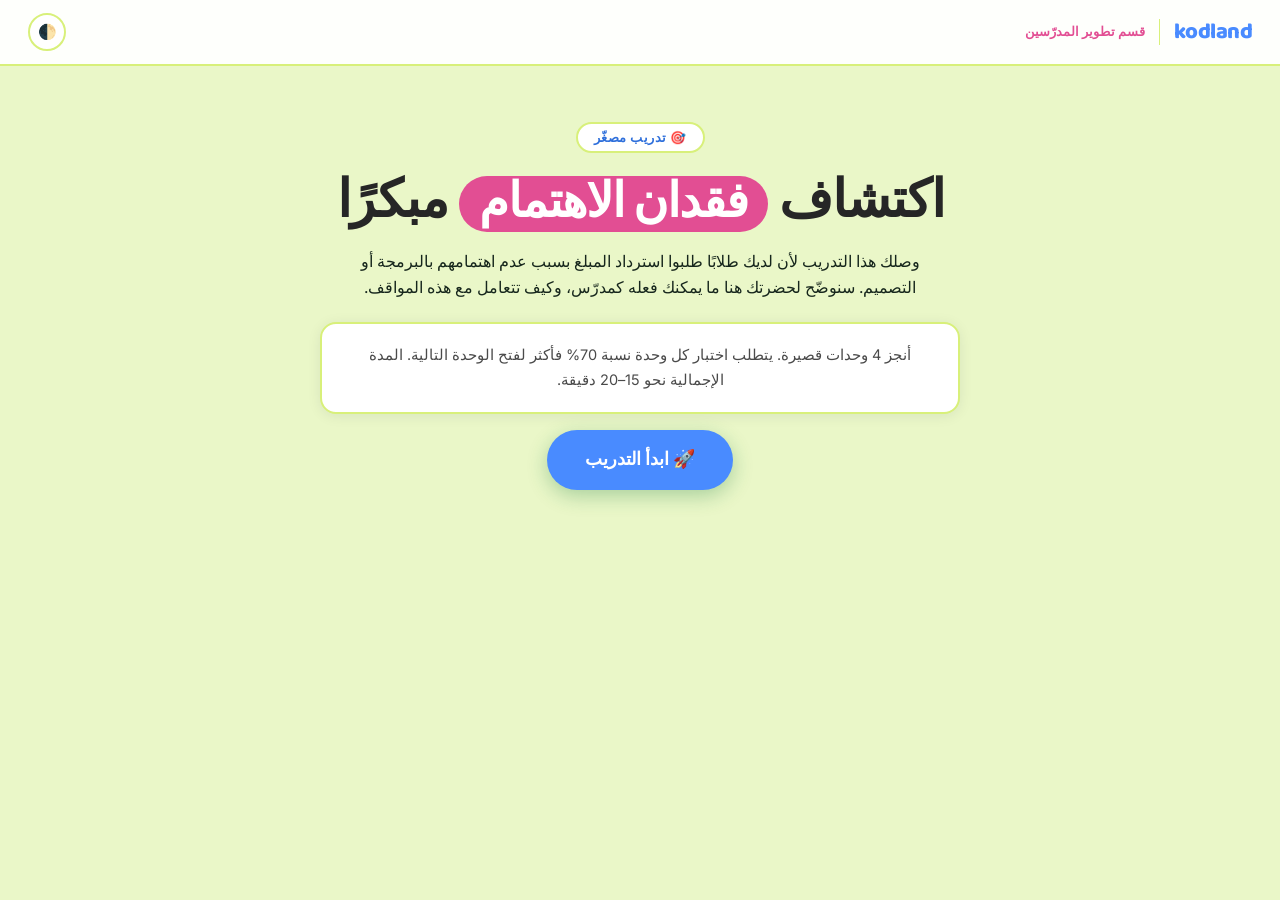
==== ar.html @ a71e3096 "Add files via upload" ====
<!DOCTYPE html>
<html lang="ar">
<head>
<meta charset="UTF-8">
<meta name="viewport" content="width=device-width, initial-scale=1.0">
<title>Mini-Training · Disengagement — Kodland Tutor Training</title>
<link href="https://fonts.googleapis.com/css2?family=Baloo+2:wght@600;700;800&family=Inter:wght@400;500;600;700;800&display=swap" rel="stylesheet">
<link rel="stylesheet" href="assets/style.css">
</head>
<body>

<!-- HOME -->
<div id="screen-home" class="screen active">
  <nav class="nav">
    <a class="logo" href="#" onclick="goHome();return false;">
      <span class="logo-mark">kodland</span>
      <span class="logo-div"></span>
      <span class="logo-sub" data-i18n="logoSub"></span>
    </a>
    <div class="nav-r">
      <button class="tbtn" onclick="toggleTheme()">🌓</button>
    </div>
  </nav>
  <div class="hero">
    <div class="hero-inner">
      <div class="eyebrow" data-i18n="heroEyebrow"></div>
      <h1 data-i18n-html="heroTitle"></h1>
      <p data-i18n="heroIntro"></p>
      <div class="card"><p data-i18n="heroWork"></p></div>
      <button class="start-btn" onclick="goDashboard()" data-i18n="startBtn"></button>
    </div>
  </div>
</div>

<!-- DASHBOARD -->
<div id="screen-path" class="screen">
  <nav class="nav">
    <a class="logo" href="#" onclick="goHome();return false;">
      <span class="logo-mark">kodland</span>
      <span class="logo-div"></span>
      <span class="logo-sub" data-i18n="logoSub"></span>
    </a>
    <div class="nav-r">
      <span id="ntag" style="font-size:13px;color:var(--text-muted);font-weight:700;display:none"></span>
      <button class="tbtn" onclick="devUnlockAll()" data-i18n-title="devTitle" title="">🔓</button>
      <button class="tbtn" onclick="toggleTheme()">🌓</button>
    </div>
  </nav>
  <div class="msec">
    <div class="slbl">Your learning path</div>
    <div class="grid" id="mgrid"></div>
  </div>
</div>

<!-- CONTENT -->
<div id="screen-content" class="screen">
  <nav class="nav">
    <a class="logo" href="#" onclick="goHome();return false;">
      <span class="logo-mark">kodland</span>
      <span class="logo-div"></span>
      <span class="logo-sub" data-i18n="logoSub"></span>
    </a>
    <div class="nav-r">
      <button class="tbtn" onclick="goDashboard()" data-i18n-title="backToPath" title="">🏠</button>
      <button class="tbtn" onclick="toggleTheme()">🌓</button>
    </div>
  </nav>
  <div class="cbody" id="contentBody"></div>
</div>

<!-- RESULTS -->
<div id="screen-results" class="screen">
  <nav class="nav">
    <a class="logo" href="#" onclick="goHome();return false;">
      <span class="logo-mark">kodland</span><span class="logo-div"></span><span class="logo-sub" data-i18n="logoSub"></span>
    </a>
    <div class="nav-r"><button class="tbtn" onclick="toggleTheme()">🌓</button></div>
  </nav>
  <div class="rbody" id="resultsBody"></div>
</div>


<script>window.PROG_KEY_OVERRIDE='kl-mt-no_interest-progress';</script>
<script src="assets/content-ar.js"></script>
<script src="assets/engine.js"></script>
</body>
</html>
---- assets/style.css ----
:root{
  --blue:#498BFF;--blue-d:#2E6FDB;--blue-l:#8FB8FF;
  --coral:#E24E93;--coral-d:#C93876;--pink-hover:#F2A6CB;--pink-hover-d:#D65FA0;
  --green:#D3FF5F;--green-d:#6B9A1E;--green-l:#E9FFB0;
  --ink:#262626;--ink2:#4A4A4A;--muted:#8A8A8A;
  --bg:#EAF7C8;--surface:#FFFFFF;--surface2:#F4FCE0;--border:#D8F07A;
  --text:var(--ink);--text2:var(--ink2);--text-muted:var(--muted);
  --nav-bg:rgba(255,255,255,0.94);--nav-b:#D8F07A;
  --shadow:0 2px 14px rgba(11,31,69,.08);--shadow-h:0 10px 30px rgba(18,59,132,.16);
  --hi-bg:#EEF5FF;--hi-b:#AECBF7;--hi-t:#123B9A;
  --opt-h:#EEF5FF;
  --ok-bg:#EAFBF1;--ok-b:#8FE3B4;--ok-t:#0F7A45;
  --no-bg:#FFF1EF;--no-b:#FFC3B8;--no-t:#B23A26;
  --cute-bg:#FFF9E1;--cute-b:#F6DE94;--cute-t:#8A6412;
  --onbg:var(--ink);--onbg2:var(--ink2);--onbg-muted:var(--muted);
  --r:16px;--rsm:10px;--rpill:999px;
}
[data-theme="dark"]{
  --ink:#ECECEC;--ink2:#B7B7C2;--muted:#8D8D99;
  --bg:#12141A;
  --coral:#F0629F;--coral-d:#E24E93;
  --surface:#1C1F27;--surface2:#242830;--border:#333A4A;
  --nav-bg:rgba(18,20,26,0.92);--nav-b:#2A2E3A;
  --shadow:0 2px 14px rgba(0,0,0,.45);--shadow-h:0 10px 30px rgba(0,0,0,.55);
  --hi-bg:rgba(73,139,255,.12);--hi-b:rgba(73,139,255,.4);--hi-t:#8FB8FF;
  --opt-h:#232838;
  --ok-bg:rgba(15,122,69,.15);--ok-b:rgba(15,122,69,.45);--ok-t:#6FE3A4;
  --no-bg:rgba(178,58,38,.15);--no-b:rgba(178,58,38,.45);--no-t:#FF8B76;
  --cute-bg:rgba(138,100,18,.18);--cute-b:rgba(138,100,18,.45);--cute-t:#F6DE94;
  --onbg:var(--ink);--onbg2:var(--ink2);--onbg-muted:var(--muted);
}
*{box-sizing:border-box;margin:0;padding:0}
html{scroll-behavior:smooth}
body{background:var(--bg);color:var(--text);font-family:'Inter',sans-serif;min-height:100vh;overflow-x:hidden;transition:background .25s,color .25s}
.screen{display:none;min-height:100vh;flex-direction:column}
.screen.active{display:flex}
.nav{display:flex;align-items:center;justify-content:space-between;padding:0 28px;height:66px;background:var(--nav-bg);backdrop-filter:blur(14px);border-bottom:2px solid var(--nav-b);position:sticky;top:0;z-index:100}
.logo{display:flex;align-items:center;gap:9px;text-decoration:none;flex-shrink:0}
.logo-mark{font-family:'Baloo 2',sans-serif;font-weight:800;font-size:22px;letter-spacing:-.5px;color:var(--blue);line-height:1;white-space:nowrap}
.logo-sub{font-family:'Inter',sans-serif;font-weight:700;font-size:12.5px;color:var(--coral);white-space:nowrap;line-height:1.3;max-width:180px}
.logo-div{width:1px;height:26px;background:var(--border);margin:0 5px}
.nav-r{display:flex;align-items:center;gap:8px;position:relative}
.tbtn{display:flex;align-items:center;justify-content:center;width:38px;height:38px;border-radius:50%;background:var(--surface);border:2px solid var(--border);color:var(--text2);font-size:15px;cursor:pointer;transition:all .15s;flex-shrink:0}
.tbtn:hover{border-color:var(--blue-l);background:var(--surface2)}
/* HERO */
.hero{padding:56px 40px 40px;text-align:center;position:relative;overflow:hidden}
.hero-inner{position:relative;max-width:640px;margin:0 auto}
.eyebrow{display:inline-flex;align-items:center;gap:6px;background:var(--surface);border:2px solid var(--border);border-radius:var(--rpill);padding:6px 16px;font-family:'Inter',sans-serif;font-size:12.5px;font-weight:800;color:var(--blue-d);margin-bottom:22px;text-transform:uppercase;letter-spacing:.5px}
.hero h1{font-family:'Baloo 2',sans-serif;font-size:clamp(32px,5.2vw,52px);font-weight:800;line-height:1.08;letter-spacing:-1px;color:var(--onbg);margin-bottom:16px}
.h-pill{display:inline-block;background:#E24E93;color:#fff;border-radius:var(--rpill);padding:2px 20px;margin:0 2px;font-size:.92em}
.hero p{color:#16261c;font-size:16px;line-height:1.65;margin-bottom:22px;max-width:560px;margin-left:auto;margin-right:auto;position:relative;z-index:1}
[data-theme="dark"] .hero p{color:var(--onbg2)}
.hero-reasons{max-width:560px;margin:0 auto 24px;text-align:left;display:flex;flex-direction:column;gap:10px}
.hr-item{display:flex;gap:13px;align-items:center;background:var(--surface);border:2px solid var(--border);border-radius:14px;padding:13px 17px;font-size:14.5px;color:var(--text2);line-height:1.55;box-shadow:var(--shadow)}
.hr-item .hr-ic{flex-shrink:0;font-size:18px;line-height:1;width:38px;height:38px;border-radius:50%;background:var(--hi-bg);display:flex;align-items:center;justify-content:center}
.hr-item:nth-child(2) .hr-ic{background:#E4F5D3}
.hr-item:nth-child(3) .hr-ic{background:#FFE9F2}
.start-btn{display:inline-block;padding:16px 38px;background:var(--blue);color:#fff;border:none;border-radius:var(--rpill);font-family:'Baloo 2',sans-serif;font-size:18px;font-weight:700;cursor:pointer;transition:all .15s;box-shadow:0 6px 20px rgba(20,120,60,.3);margin-top:4px}
.start-btn:hover{background:var(--pink-hover-d);transform:translateY(-2px);box-shadow:0 8px 24px rgba(212,160,23,.4)}
/* DASHBOARD */
.msec{padding:8px 32px 70px;max-width:1080px;margin:0 auto;width:100%}
.slbl{font-family:'Baloo 2',sans-serif;font-size:13px;font-weight:700;text-transform:uppercase;letter-spacing:1.5px;color:var(--onbg-muted);margin-bottom:16px;margin-top:4px}
.grid{display:grid;grid-template-columns:repeat(auto-fill,minmax(290px,1fr));gap:16px}
.mc{background:var(--surface);border:2px solid var(--border);border-radius:var(--r);overflow:hidden;cursor:pointer;transition:transform .2s,box-shadow .2s,border-color .2s;box-shadow:var(--shadow)}
.mc:hover:not(.locked){transform:translateY(-4px);box-shadow:var(--shadow-h)}
.mc.locked{opacity:.5;cursor:not-allowed}
.mc.done{border-color:var(--blue)}
.mc-stripe{height:7px}
.mc-body{padding:22px}
.mc-top{display:flex;align-items:center;justify-content:space-between;margin-bottom:9px}
.mc-num{font-size:12px;font-weight:800;letter-spacing:.8px;text-transform:uppercase;color:var(--text-muted)}
.mc-em{font-size:32px}
.mc-title{font-family:'Baloo 2',sans-serif;font-size:22px;font-weight:700;letter-spacing:-.2px;color:var(--text);margin-bottom:7px;line-height:1.15}
.mc-desc{font-size:14.5px;color:var(--text2);line-height:1.6}
.mc-foot{margin-top:16px;display:flex;align-items:center;justify-content:space-between}
.badge{font-family:'Inter',sans-serif;font-size:11px;font-weight:800;letter-spacing:.3px;padding:5px 13px;border-radius:var(--rpill);text-transform:uppercase}
.bd{background:#E4F5D3;color:var(--green-d);border:1.5px solid var(--green)}
.bs{background:var(--coral);color:#fff;border:1.5px solid var(--coral-d)}
.bl{background:var(--surface2);color:var(--text-muted);border:1.5px solid var(--border)}
.br{background:#DCEBFF;color:var(--blue-d);border:1.5px solid var(--blue-l)}
[data-theme="dark"] .bd{background:rgba(211,255,95,.15);color:var(--green);border-color:rgba(211,255,95,.4)}
[data-theme="dark"] .br{background:rgba(73,139,255,.15);color:var(--blue-l);border-color:rgba(73,139,255,.4)}
.stag{font-size:12.5px;color:var(--text-muted);font-weight:600}
.stag b{color:var(--text)}
/* CONTENT */
.cbody{padding:38px 40px 60px;max-width:820px;margin:0 auto;width:100%;flex:1}
.meyebrow{font-size:11.5px;font-weight:800;text-transform:uppercase;letter-spacing:1px;color:var(--onbg-muted);margin-bottom:9px}
.mh1{font-family:'Baloo 2',sans-serif;font-size:clamp(26px,4vw,38px);font-weight:800;letter-spacing:-.6px;line-height:1.12;color:var(--onbg);margin-bottom:16px}
.mobj{background:var(--surface);border:2px solid var(--border);border-left:5px solid var(--coral);border-radius:0 var(--rsm) var(--rsm) 0;padding:14px 18px;font-size:14.5px;color:var(--text2);line-height:1.6;margin-bottom:34px}
.mobj strong{color:var(--text)}
.sch{font-family:'Baloo 2',sans-serif;font-size:24px;font-weight:800;margin:44px 0 18px;color:var(--onbg);display:flex;align-items:center;gap:12px;letter-spacing:-.3px}
.sch::before{content:'';width:12px;height:12px;border-radius:4px;background:var(--coral);flex-shrink:0;transform:rotate(45deg)}
.sch::after{content:'';flex:1;height:3px;background:var(--coral);border-radius:2px;opacity:.4}
.card{background:var(--surface);border:2px solid var(--border);border-radius:var(--r);padding:19px 21px;margin-bottom:12px;box-shadow:var(--shadow)}
.card h4{font-family:'Baloo 2',sans-serif;font-size:15px;font-weight:700;color:var(--text);margin-bottom:8px}
.card p,.card li{font-size:14.5px;color:var(--text2);line-height:1.7}
.card ul,.card ol{padding-left:18px}
.card li{margin-bottom:6px}
.card p strong,.card li strong{color:var(--text)}
.card p{margin-bottom:10px}
.card p:last-child{margin-bottom:0}
.tbl-wrap{overflow-x:auto;margin-top:4px}
.card table{width:100%;border-collapse:collapse;font-size:13.6px;line-height:1.55}
.card th{text-align:left;padding:9px 11px;border-bottom:2px solid var(--border);font-family:'Baloo 2',sans-serif;font-size:12.8px;color:var(--text)}
.card td{padding:9px 11px;border-bottom:1px solid var(--border);color:var(--text2);vertical-align:top}
.card tr:last-child td{border-bottom:none}
.card.hi{background:var(--hi-bg);border-color:var(--hi-b)}
.card.hi h4{color:var(--hi-t);font-size:16.5px}
.card.hi p,.card.hi li{color:var(--hi-t);opacity:.92}
.card.ok{background:var(--ok-bg);border-color:var(--ok-b)}
.card.ok h4{color:var(--ok-t)}
.card.ok p,.card.ok li{color:var(--ok-t);opacity:.92}
.card.danger{background:var(--no-bg);border-color:var(--no-b)}
.card.danger h4{color:var(--no-t)}
.card.danger p,.card.danger li{color:var(--no-t);opacity:.92}
.card.danger th{color:var(--no-t);border-color:var(--no-b)}
.card.danger td{color:var(--no-t);opacity:.9;border-color:var(--no-b)}
.card.cute{background:var(--cute-bg);border-color:var(--cute-b)}
.card.cute h4{color:var(--cute-t);font-size:16.5px}
.card.cute p,.card.cute li{color:var(--cute-t);opacity:.92}
.acc-item{background:var(--surface);border:2px solid var(--border);border-radius:var(--r);margin-bottom:12px;box-shadow:var(--shadow);overflow:hidden}
.acc-item summary{cursor:pointer;list-style:none;padding:18px 22px;font-family:'Baloo 2',sans-serif;font-weight:700;font-size:16px;display:flex;align-items:center;justify-content:space-between;gap:10px}
.acc-item summary::-webkit-details-marker{display:none}
.acc-item summary::after{content:'▾';font-size:14px;color:var(--text-muted);flex-shrink:0;transition:transform .2s}
.acc-item[open] summary::after{transform:rotate(180deg)}
.acc-item .acc-body{padding:0 22px 20px}
.acc-big-title{font-family:'Baloo 2',sans-serif;font-weight:800;font-size:23px;margin:30px 0 16px;text-align:center}
.sib{padding:16px 18px}
.sib-head{display:flex;align-items:center;gap:14px;margin-bottom:10px}
.sib-ic{font-size:38px;line-height:1;flex-shrink:0;width:52px;height:52px;display:flex;align-items:center;justify-content:center;background:var(--surface2);border-radius:50%}
.sib-head h4{font-family:'Baloo 2',sans-serif;font-size:19px;font-weight:800;line-height:1.25;color:var(--text)}
.sib-body{font-size:13.5px;line-height:1.55}
.sib-body ul,.sib-body ol{margin:0;padding-left:20px}
.sib-body li{margin-bottom:5px}
.sib-body p{margin-bottom:6px}
.notice-line{display:flex;align-items:flex-start;gap:10px;background:var(--surface2);border-radius:var(--rsm);padding:12px 14px;margin-bottom:12px;font-size:13.5px;line-height:1.5}
.notice-line .nl-ic{font-size:22px;flex-shrink:0}
.doavoid{display:grid;grid-template-columns:1fr 1fr;gap:14px;margin-bottom:14px}
@media(max-width:600px){.doavoid{grid-template-columns:1fr}}
.doavoid .dobox,.doavoid .avoidbox{border-radius:var(--r);padding:18px 19px;box-shadow:var(--shadow)}
.doavoid .dobox{background:var(--ok-bg);border:2px solid var(--ok-b)}
.doavoid .avoidbox{background:var(--no-bg);border:2px solid var(--no-b)}
.doavoid h5{font-family:'Baloo 2',sans-serif;font-weight:800;font-size:14.5px;margin-bottom:11px;display:flex;align-items:center;gap:7px}
.doavoid .dobox h5{color:var(--ok-t)}
.doavoid .avoidbox h5{color:var(--no-t)}
.doavoid ul{list-style:none;padding:0;margin:0;display:flex;flex-direction:column;gap:10px}
.doavoid li{display:flex;gap:8px;font-size:13.6px;line-height:1.55}
.doavoid .dobox li{color:var(--ok-t)}
.doavoid .avoidbox li{color:var(--no-t)}
.doavoid li .lic{flex-shrink:0}
.doavoid em{opacity:.85}
.pattern-row{display:grid;grid-template-columns:repeat(3,1fr);gap:14px;margin-bottom:14px}
@media(max-width:760px){.pattern-row{grid-template-columns:1fr}}
.pattern-card{background:var(--surface);border:2px solid var(--border);border-radius:var(--r);padding:22px 20px;box-shadow:var(--shadow);text-align:center;display:flex;flex-direction:column}
.pattern-ic{font-size:38px;margin-bottom:10px}
.pattern-title{font-family:'Baloo 2',sans-serif;font-weight:800;font-size:16px;margin-bottom:9px;color:var(--text)}
.pattern-desc{font-size:12.8px;color:var(--text2);margin-bottom:12px;line-height:1.5;font-style:italic}
.pattern-note{font-size:12.8px;color:var(--text2);line-height:1.55;text-align:left;background:var(--surface2);border-radius:10px;padding:11px 13px;margin-top:auto}
.mobj-box{display:flex;gap:16px;align-items:flex-start;background:var(--surface);border:2px solid var(--border);border-radius:var(--r);padding:18px 20px;margin-bottom:34px;box-shadow:var(--shadow)}
.mobj-ic{width:46px;height:46px;border-radius:50%;background:var(--hi-bg);display:flex;align-items:center;justify-content:center;font-size:21px;flex-shrink:0}
.mobj-txt strong{font-family:'Baloo 2',sans-serif;font-size:11.5px;text-transform:uppercase;letter-spacing:.6px;color:var(--coral);display:block;margin-bottom:5px}
.mobj-txt p{font-size:14.5px;color:var(--text2);line-height:1.6;margin:0}
.mc-em-circle{width:54px;height:54px;border-radius:50%;display:flex;align-items:center;justify-content:center;font-size:27px;flex-shrink:0}
.co-star{background:#FFF6DC;border-color:#F4D883;color:#8A6412}
[data-theme="dark"] .co-star{background:rgba(244,216,131,.15);border-color:rgba(244,216,131,.4);color:#F4D883}
.step-flow{display:flex;align-items:stretch;gap:8px;margin-bottom:14px;flex-wrap:wrap}
.step-box{flex:1;min-width:160px;background:var(--surface);border:2px solid var(--border);border-radius:var(--r);padding:18px 15px;text-align:center;box-shadow:var(--shadow);display:flex;flex-direction:column;align-items:center;justify-content:flex-start}
.step-ic{font-size:32px;margin-bottom:9px}
.step-lbl{font-size:13px;color:var(--text2);line-height:1.45;font-weight:600}
.step-arrow{display:flex;align-items:center;justify-content:center;font-size:22px;color:var(--coral);flex:0 0 auto;font-weight:800}
@media(max-width:700px){.step-flow{flex-direction:column}.step-arrow{transform:rotate(90deg);margin:-4px auto}}
.bigstat{display:flex;gap:22px;align-items:center;background:var(--surface);border:2px solid var(--border);border-radius:var(--r);padding:24px 26px;margin-bottom:14px;box-shadow:var(--shadow)}
.bigstat-num{font-family:'Baloo 2',sans-serif;font-size:54px;font-weight:800;color:var(--blue-d);flex-shrink:0;line-height:1;min-width:110px;text-align:center}
.bigstat-txt{font-size:14px;color:var(--text2);line-height:1.65}
.bigstat-txt strong{color:var(--text)}
@media(max-width:560px){.bigstat{flex-direction:column;text-align:center}}
.ck-list{display:flex;flex-direction:column;gap:11px;background:var(--surface);border:2px solid var(--border);border-radius:var(--r);padding:18px 20px;margin-bottom:12px;box-shadow:var(--shadow)}
.ck-row{display:flex;gap:11px;align-items:flex-start;font-size:14px;color:var(--text2);line-height:1.55}
.ck-box{flex-shrink:0;font-size:18px;color:var(--blue-d);margin-top:-1px}
.nc-list{display:flex;flex-direction:column;gap:12px;margin-bottom:12px}
.nc-row{display:flex;gap:14px;align-items:flex-start;background:var(--surface);border:2px solid var(--border);border-radius:var(--r);padding:15px 18px;box-shadow:var(--shadow)}
.nc-num{flex-shrink:0;width:32px;height:32px;border-radius:50%;background:var(--blue-l);color:var(--blue-d);display:flex;align-items:center;justify-content:center;font-family:'Baloo 2',sans-serif;font-weight:800;font-size:15px}
.nc-txt{font-size:14px;color:var(--text2);line-height:1.6;padding-top:4px}
.mt-pic-crop{position:relative;overflow:hidden;border-radius:var(--r);border:2px solid var(--border);box-shadow:var(--shadow);margin:4px 0 14px;background:var(--surface)}
.mt-pic-crop img{position:absolute;display:block;max-width:none;height:auto}
.sib-strat{display:inline-flex;align-items:center;gap:6px;font-family:'Baloo 2',sans-serif;font-weight:800;font-size:15px;color:var(--coral-d);text-transform:uppercase;letter-spacing:.5px;margin:0 0 6px}
.dt{margin-bottom:16px;scroll-margin-top:90px}
.dt-bar{display:grid;grid-template-columns:repeat(4,1fr);gap:10px;margin-bottom:14px}
@media(max-width:700px){.dt-bar{grid-template-columns:repeat(2,1fr)}}
.dt-btn{display:flex;flex-direction:column;align-items:center;gap:6px;background:var(--surface);border:2px solid var(--border);border-radius:var(--r);padding:14px 8px 12px;font-family:'Baloo 2',sans-serif;font-weight:800;font-size:14.5px;color:var(--text2);cursor:pointer;box-shadow:var(--shadow);transition:transform .15s,border-color .15s,background .15s}
.dt-btn:hover{transform:translateY(-2px)}
.dt-btn.on{border-color:var(--coral);background:var(--hi-bg);color:var(--text)}
.dt-btn-ic{font-size:36px;line-height:1}
.dt-btn-lbl{line-height:1.2;text-align:center}
.dt-panel{display:none}
.dt-panel.on{display:block;animation:dtIn .25s ease}
@keyframes dtIn{from{opacity:0;transform:translateY(6px)}to{opacity:1;transform:none}}
.dt-intro{display:flex;gap:16px;align-items:flex-start;background:var(--surface);border:2px solid var(--border);border-left:6px solid var(--coral);border-radius:var(--r);padding:18px 20px;margin-bottom:12px;box-shadow:var(--shadow)}
.dt-intro-ic{font-size:46px;line-height:1;flex-shrink:0}
.dt-intro-t{font-family:'Baloo 2',sans-serif;font-weight:800;font-size:20px;color:var(--text);margin-bottom:4px}
.dt-intro p{font-size:14.5px;color:var(--text2);line-height:1.65;margin:0}
.dt-intro p strong{color:var(--text)}
.dt-panel .icon-grid{grid-template-columns:repeat(auto-fit,minmax(300px,1fr))}
.dt-panel .icon-grid-item{padding:16px 16px}
.dt-panel .igi-ic{width:56px;height:56px;font-size:30px}
.dt-panel .igi-txt{font-size:14px}
.dt-next{display:block;margin:6px 0 0 auto;background:var(--coral);color:#fff;border:none;border-radius:999px;padding:11px 22px;font-family:'Baloo 2',sans-serif;font-weight:800;font-size:14.5px;cursor:pointer;box-shadow:var(--shadow)}
.dt-next:hover{background:var(--pink-hover-d)}
.dt-done{text-align:right;font-family:'Baloo 2',sans-serif;font-weight:800;font-size:14.5px;color:var(--green-d);margin-top:6px}
.co-body .cv-see{display:flex;gap:8px;align-items:flex-start;margin-bottom:8px}
.co-body .cv-do{display:flex;gap:8px;align-items:flex-start}
.co-body .cv-lbl{flex-shrink:0;font-size:15px}
.icon-grid{display:grid;grid-template-columns:repeat(auto-fit,minmax(220px,1fr));gap:12px;margin-bottom:12px}
.icon-grid-item{display:flex;gap:12px;align-items:flex-start;background:var(--surface);border:2px solid var(--border);border-radius:var(--r);padding:15px 16px;box-shadow:var(--shadow)}
.igi-ic{font-size:24px;flex-shrink:0;width:36px;height:36px;border-radius:50%;background:var(--hi-bg);display:flex;align-items:center;justify-content:center}
.igi-txt{font-size:13.5px;color:var(--text2);line-height:1.55}
.igi-txt strong{color:var(--text)}
.tl-wrap{display:flex;flex-direction:column;margin-bottom:14px}
.tl-item{display:flex;gap:14px;background:var(--surface);border:2px solid var(--border);border-radius:var(--r);padding:16px 18px;box-shadow:var(--shadow)}
.tl-ic{width:42px;height:42px;border-radius:50%;background:var(--hi-bg);display:flex;align-items:center;justify-content:center;font-size:20px;flex-shrink:0}
.tl-lbl{font-family:'Baloo 2',sans-serif;font-weight:800;font-size:12.5px;color:var(--coral-d);text-transform:uppercase;letter-spacing:.4px;margin-bottom:7px}
.tl-body{flex:1}
.tl-body ul{padding-left:18px;margin:0}
.tl-body li{font-size:13.5px;color:var(--text2);line-height:1.6;margin-bottom:5px}
.tl-body li:last-child{margin-bottom:0}
.tl-connector{width:2px;height:16px;background:var(--border);margin-left:39px}
.tbl-full{width:100vw;position:relative;left:50%;right:50%;margin-left:-50vw;margin-right:-50vw;padding:0 max(20px,calc(50vw - 570px));overflow-x:auto;box-sizing:border-box}
.tbl-full table{min-width:1100px}
.tbl-full .card{margin:0}
.tbl-full table tr:nth-child(even){background:var(--surface2)}
.tbl-full table th{position:sticky;top:0;background:var(--blue);color:#fff}
.rule-row{display:flex;flex-direction:column;gap:10px;margin-bottom:14px}
.rule-card{display:flex;gap:14px;align-items:flex-start;background:var(--surface);border:2px solid var(--border);border-left:5px solid var(--blue);border-radius:var(--r);padding:15px 18px;box-shadow:var(--shadow)}
.rule-num{width:32px;height:32px;border-radius:50%;background:var(--blue);color:#fff;font-family:'Baloo 2',sans-serif;font-weight:800;font-size:14px;display:flex;align-items:center;justify-content:center;flex-shrink:0}
.rule-ic{font-size:22px;flex-shrink:0}
.rule-txt{font-size:13.8px;color:var(--text2);line-height:1.55}
.rule-txt strong{color:var(--text)}
.bo-mock{background:#211E33;border-radius:16px;padding:22px 22px 18px;color:#EDEAF9;font-family:'Segoe UI',Inter,sans-serif;margin-bottom:14px;box-shadow:var(--shadow-h);position:relative;margin-top:10px}
.bo-mock-tag{position:absolute;top:-12px;left:18px;background:var(--coral);color:#fff;font-family:'Baloo 2',sans-serif;font-size:11px;font-weight:800;padding:5px 13px;border-radius:999px;text-transform:uppercase;letter-spacing:.4px;box-shadow:0 3px 8px rgba(0,0,0,.25)}
/* BO SIMULATION EMBED (breaks out of the content column on purpose) */
.sim-embed{position:relative;left:50%;right:50%;margin-left:-50vw;margin-right:-50vw;width:100vw;max-width:100vw;margin-top:18px;margin-bottom:22px}
.sim-embed-inner{max-width:1440px;margin:0 auto;padding:0 16px}
.sim-embed-tag{display:inline-block;background:var(--coral);color:#fff;font-family:'Baloo 2',sans-serif;font-size:11px;font-weight:800;padding:5px 13px;border-radius:999px;text-transform:uppercase;letter-spacing:.4px;margin-bottom:10px}
.sim-embed iframe{width:100%;height:480px;border:2px solid var(--border);border-radius:16px;box-shadow:var(--shadow-h);display:block;background:#211E33}
@media(max-width:760px){.sim-embed iframe{height:420px}}
.bo-tabs{display:flex;gap:8px;margin-bottom:14px;flex-wrap:wrap}
.bo-tab{padding:8px 16px;border-radius:8px;border:1px solid #3A3460;background:#2C2846;color:#C3BEDA;font-size:12.5px;font-weight:700;cursor:pointer;font-family:inherit}
.bo-tab.active{background:#498BFF;color:#fff;border-color:#498BFF}
.bo-field{display:flex;gap:10px;padding:9px 0;border-bottom:1px solid rgba(255,255,255,.07);font-size:13px;color:#C3BEDA}
.bo-field:last-child{border-bottom:none}
.bo-field b{color:#fff;min-width:110px;display:inline-block}
.bo-comment{background:#2C2846;border-radius:10px;padding:13px 15px;font-size:12.8px;color:#C3BEDA;line-height:1.65;margin-top:2px}
.bo-comment .role{display:inline-block;background:#3A3460;color:#AEB8FA;font-size:10px;font-weight:800;padding:2px 8px;border-radius:5px;margin-bottom:7px}
.bo-progress-head{display:flex;justify-content:space-between;align-items:flex-start;flex-wrap:wrap;gap:10px;margin-bottom:14px}
.bo-select{background:#342E56;border:1px solid #3A3460;color:#EDEAF9;padding:7px 12px;border-radius:8px;font-size:12.5px;font-family:inherit}
.bo-status{font-size:12px;color:#C3BEDA;display:flex;align-items:center;gap:4px;flex-wrap:wrap}
.bo-status b{color:#fff}
.bo-info-ic{width:22px;height:22px;border-radius:50%;background:#342E56;color:#8FB8FF;display:inline-flex;align-items:center;justify-content:center;font-size:12px;cursor:pointer;border:1px solid #3A3460;margin-left:4px}
.bo-grid-row{display:flex;align-items:center;gap:10px;margin-bottom:12px;flex-wrap:wrap}
.bo-mod-lbl{width:28px;font-weight:800;color:#fff;font-size:13px;flex-shrink:0}
.bo-cell-wrap{display:flex;flex-direction:column;align-items:center;gap:4px;width:66px}
.bo-cell-lbl{font-size:9.5px;color:#8B85A6}
.bo-cell{padding:6px 0;width:100%;text-align:center;border-radius:999px;font-size:11px;font-weight:700}
.bo-cell.attended{background:rgba(52,211,153,.18);color:#7FE8BE}
.bo-cell.absent{background:rgba(242,113,109,.2);color:#FF9C97}
.bo-cell.notsubmitted{background:rgba(242,140,109,.22);color:#FFA98F}
.bo-cell.reviewed{background:rgba(52,211,153,.18);color:#7FE8BE}
.bo-cell.next{background:#342E56;color:#6b6584}
.bo-mod-total{font-size:11.5px;color:#8B85A6;margin-left:4px}
.bo-legend{display:none;position:absolute;top:6px;right:0;background:#fff;color:#2a2540;border-radius:10px;padding:15px 17px;box-shadow:0 10px 30px rgba(0,0,0,.45);z-index:20;width:min(430px,90vw);font-size:12px}
.bo-legend.show{display:block}
.bo-legend-cols{display:grid;grid-template-columns:1fr 1fr;gap:16px}
.bo-legend h6{font-size:11px;text-transform:uppercase;letter-spacing:.4px;color:#8A84A3;margin-bottom:8px}
.bo-legend-row{display:flex;align-items:center;gap:7px;margin-bottom:7px;line-height:1.3}
.bo-legend-dot{width:10px;height:10px;border-radius:50%;flex-shrink:0}
@media(max-width:560px){.bo-legend-cols{grid-template-columns:1fr}.bo-cell-wrap{width:58px}}
.two-col{display:grid;grid-template-columns:1fr 1fr;gap:12px}
@media(max-width:600px){.two-col{grid-template-columns:1fr}}
.three-col{display:grid;grid-template-columns:1fr 1fr 1fr;gap:12px}
@media(max-width:760px){.three-col{grid-template-columns:1fr}}
.divider{border:none;border-top:2px solid var(--border);margin:34px 0}
.ctabtn{display:block;width:100%;padding:17px;background:var(--blue);color:#fff;border:none;border-radius:var(--rpill);font-family:'Baloo 2',sans-serif;font-size:18px;font-weight:700;cursor:pointer;transition:all .15s;margin-bottom:40px;margin-top:4px;box-shadow:0 4px 16px rgba(20,120,60,.28)}
.ctabtn:hover{background:var(--pink-hover-d);transform:translateY(-2px);box-shadow:0 6px 20px rgba(212,160,23,.4)}
.ctabtn:disabled{opacity:.4;cursor:not-allowed;transform:none;box-shadow:none}
@media(max-width:640px){.cbody,.msec,.hero{padding-left:18px;padding-right:18px}}
/* VIDEO SLOT (placeholder — no footage yet) */
.vslot{background:#000000;border:2px solid #2A2A2A;border-radius:var(--r);padding:22px 22px 20px;margin-bottom:12px;color:#EAEAEA}
.vslot-top{display:flex;align-items:center;gap:10px;margin-bottom:10px}
.vslot-ic{width:38px;height:38px;border-radius:50%;background:rgba(255,255,255,.08);display:flex;align-items:center;justify-content:center;font-size:17px;flex-shrink:0}
.vslot-title{font-family:'Baloo 2',sans-serif;font-weight:700;font-size:15px;color:#fff}
.vslot-meta{font-size:11.5px;color:#8FB8FF;text-transform:uppercase;letter-spacing:.5px;font-weight:800;margin-top:2px}
.vslot-frame{background:#000000;border:1px solid rgba(255,255,255,.15);border-radius:12px;padding:26px;text-align:center;margin-bottom:12px;overflow:hidden}
.vslot-frame .big{font-size:30px;margin-bottom:6px}
.vslot-frame .lbl{font-size:12.5px;color:#8FB8FF;font-weight:700}
.vslot-brief{font-size:13px;line-height:1.6;color:#CFCFCF;font-style:italic}
/* CALLOUT (guide-style emoji callouts) */
.callout{display:flex;gap:12px;border-radius:var(--rsm);padding:15px 17px;margin-bottom:12px;font-size:14.3px;line-height:1.68;border:1.5px solid}
.co-ic{font-size:19px;flex-shrink:0;margin-top:1px}
.co-body p{margin-bottom:8px}
.co-body p:last-child{margin-bottom:0}
.co-body ul,.co-body ol{padding-left:18px;margin-bottom:8px}
.co-body li{margin-bottom:4px}
.co-target{background:var(--hi-bg);border-color:var(--hi-b);color:var(--hi-t)}
.co-warn{background:#FFF6EE;border-color:#FBD9B0;color:#9A5B12}
[data-theme="dark"] .co-warn{background:rgba(154,91,18,.18);border-color:rgba(154,91,18,.45);color:#F5B971}
.co-danger{background:var(--no-bg);border-color:var(--no-b);color:var(--no-t)}
.co-ok{background:var(--ok-bg);border-color:var(--ok-b);color:var(--ok-t)}
.co-cute{background:var(--cute-bg);border-color:var(--cute-b);color:var(--cute-t)}
.co-idea{background:#EFFAFF;border-color:#B9E6FA;color:#0B5E85}
[data-theme="dark"] .co-idea{background:rgba(11,94,133,.18);border-color:rgba(11,94,133,.45);color:#7FD4F5}
.co-loop{background:var(--hi-bg);border-color:var(--hi-b);color:var(--hi-t)}
.co-body b,.co-body strong{color:inherit}
/* INTERACTION (selection-based exercises) */
.ix-wrap{background:var(--surface);border:2px solid var(--border);border-radius:var(--r);padding:24px;margin-bottom:16px;box-shadow:var(--shadow)}
.ix-badge{display:inline-flex;align-items:center;gap:6px;background:#DDF3E5;color:var(--blue-d);border:1.5px solid var(--blue-l);border-radius:var(--rpill);padding:5px 14px;font-size:11.5px;font-weight:800;text-transform:uppercase;letter-spacing:.4px;margin-bottom:14px}
[data-theme="dark"] .ix-badge{background:rgba(143,224,180,.15);color:var(--blue-l)}
.ix-title{font-family:'Baloo 2',sans-serif;font-size:18px;font-weight:800;color:var(--text);margin-bottom:8px}
.ix-instr{font-size:14px;color:var(--text2);line-height:1.6;margin-bottom:18px}
.ix-card{background:var(--surface2);border:2px solid var(--border);border-radius:var(--rsm);padding:14px 16px;margin-bottom:10px;font-size:14px;color:var(--text);cursor:pointer;transition:all .15s;line-height:1.55}
.ix-card:hover:not(.locked){border-color:var(--blue-l);transform:translateY(-1px)}
.ix-card.locked{cursor:default}
.ix-card.correct{background:var(--ok-bg);border-color:var(--ok-b);color:var(--ok-t)}
.ix-card.wrong{background:var(--no-bg);border-color:var(--no-b);color:var(--no-t)}
.ix-zones{display:grid;grid-template-columns:repeat(auto-fit,minmax(180px,1fr));gap:10px;margin-top:14px}
.ix-zone{border:2px dashed var(--border);border-radius:var(--rsm);padding:12px;text-align:center;font-family:'Baloo 2',sans-serif;font-weight:700;font-size:13px;color:var(--text2)}
.ix-zone-btn{display:block;width:100%;padding:9px 8px;margin-top:8px;border-radius:8px;border:2px solid var(--border2,var(--border));background:var(--surface);font-family:'Inter',sans-serif;font-weight:700;font-size:12.5px;cursor:pointer;color:var(--text2)}
.ix-zone-btn:hover:not(:disabled){border-color:var(--blue-l);color:var(--blue-d)}
.ix-zone-btn:disabled{opacity:.4;cursor:not-allowed}
.ix-zone-btn.correct-zone{opacity:1!important;background:var(--ok-bg);border-color:var(--ok-b);color:var(--ok-t)}
.ix-zone-btn.wrong-zone{opacity:1!important;background:var(--no-bg);border-color:var(--no-b);color:var(--no-t)}
.ix-fb{margin-top:8px;font-size:13px;line-height:1.55;border-radius:8px;padding:9px 12px}
.ix-fb.ok{background:var(--ok-bg);color:var(--ok-t)}
.ix-fb.bad{background:var(--no-bg);color:var(--no-t)}
.ix-progress{font-size:12.5px;color:var(--text-muted);font-weight:700;margin-top:14px;text-align:right}
.ix-nextbtn{display:none;margin-top:16px;width:100%;padding:14px;background:var(--blue);color:#fff;border:none;border-radius:var(--rpill);font-family:'Baloo 2',sans-serif;font-size:16px;font-weight:700;cursor:pointer}
.ix-nextbtn.show{display:block}
.ix-nextbtn:hover{background:var(--pink-hover-d)}
.ix-sim-link{display:flex;gap:16px;align-items:center;background:var(--hi-bg);border:2px solid var(--hi-b);border-radius:var(--r);padding:20px;margin-bottom:16px}
.ix-sim-link .em{font-size:34px;flex-shrink:0}
.ix-sim-link a.simbtn{display:inline-block;margin-top:8px;background:var(--blue);color:#fff;padding:10px 20px;border-radius:var(--rpill);font-family:'Baloo 2',sans-serif;font-weight:700;font-size:14px;text-decoration:none}
.ix-sim-link a.simbtn:hover{background:var(--pink-hover-d)}
/* QUIZ */
.qbody{padding:38px 40px;max-width:700px;margin:0 auto;width:100%;flex:1}
.qpt{height:8px;background:var(--surface2);border:1.5px solid var(--border);border-radius:var(--rpill);margin-bottom:38px;overflow:hidden}
.qpf{height:100%;background:linear-gradient(90deg,var(--blue),var(--coral));border-radius:var(--rpill);transition:width .4s ease}
.qctr{font-size:12.5px;font-weight:800;text-transform:uppercase;letter-spacing:1px;color:var(--onbg-muted);margin-bottom:11px}
.qtxt{font-family:'Baloo 2',sans-serif;font-size:22px;font-weight:700;letter-spacing:-.3px;line-height:1.35;margin-bottom:28px;color:var(--onbg)}
.qopts{display:flex;flex-direction:column;gap:11px}
.qopt{background:var(--surface);border:2px solid var(--border);border-radius:var(--r);padding:15px 19px;cursor:pointer;font-size:14.5px;color:var(--text);font-family:'Inter',sans-serif;font-weight:500;transition:all .15s;text-align:left;line-height:1.5;box-shadow:var(--shadow)}
.qopt:hover:not(.answered){background:var(--opt-h);border-color:var(--blue-l)}
.qopt.correct{background:var(--ok-bg);border-color:var(--ok-b);color:var(--ok-t)}
.qopt.wrong{background:var(--no-bg);border-color:var(--no-b);color:var(--no-t)}
.qopt.answered{cursor:default}
.qfb{display:none;margin-top:15px;border-radius:var(--rsm);padding:14px 17px;font-size:14.5px;line-height:1.6;border:2px solid}
.qfb.show{display:block}
.qfb.ok{background:var(--ok-bg);border-color:var(--ok-b);color:var(--ok-t)}
.qfb.bad{background:var(--no-bg);border-color:var(--no-b);color:var(--no-t)}
.qnxt{display:none;margin-top:19px;width:100%;padding:15px;background:var(--blue);color:#fff;border:none;border-radius:var(--rpill);font-family:'Baloo 2',sans-serif;font-size:17px;font-weight:700;cursor:pointer;transition:all .15s}
.qnxt.show{display:block}
.qnxt:hover{background:var(--pink-hover-d)}
/* RESULTS */
.rbody{padding:64px 40px;max-width:540px;margin:0 auto;text-align:center;flex:1}
.remi{font-size:66px;margin-bottom:15px}
.rtitle{font-family:'Baloo 2',sans-serif;font-size:31px;font-weight:800;letter-spacing:-.4px;color:var(--onbg)}
.rpct{font-family:'Baloo 2',sans-serif;font-size:64px;font-weight:800;line-height:1;margin:15px 0 7px}
.rpct.pass{color:var(--blue)}
.rpct.fail{color:var(--no-t)}
.rsub{color:var(--onbg2);font-size:15.5px;line-height:1.65;margin-bottom:32px}
.bdark{display:block;width:100%;padding:15px 24px;margin-bottom:10px;background:var(--blue);color:#fff;border:none;border-radius:var(--rpill);font-family:'Baloo 2',sans-serif;font-size:17px;font-weight:700;cursor:pointer;transition:all .15s}
.bdark:hover{background:var(--pink-hover-d)}
.bline{display:block;width:100%;padding:14px 24px;margin-bottom:10px;background:transparent;color:var(--text2);border:2px solid var(--border);border-radius:var(--rpill);font-family:'Inter',sans-serif;font-size:14.5px;font-weight:700;cursor:pointer;transition:all .15s}
.bline:hover{background:var(--surface2);color:var(--text);border-color:var(--blue-l)}
/* FEEDBACK SLIDERS (ungraded, end of exam) */
.fbq{background:var(--surface);border:2px solid var(--border);border-radius:var(--r);padding:20px;margin-bottom:14px;text-align:left}
.fbq label{display:block;font-family:'Baloo 2',sans-serif;font-weight:700;font-size:14.5px;color:var(--text);margin-bottom:12px}
.fbq .scale{display:flex;gap:8px}
.fbq .scale button{flex:1;padding:11px 0;border-radius:10px;border:2px solid var(--border);background:var(--surface2);font-weight:800;font-family:'Baloo 2',sans-serif;cursor:pointer;color:var(--text2)}
.fbq .scale button.sel{background:var(--blue);border-color:var(--blue);color:#fff}
.fbq .scalelbl{display:flex;justify-content:space-between;font-size:11px;color:var(--text-muted);margin-top:6px}
/* CHECKLIST / FIELD CARD */
.chk-body{padding:44px 40px 64px;max-width:760px;margin:0 auto;flex:1}
.chk-badge{display:inline-flex;align-items:center;gap:6px;background:#DDF3E5;color:var(--blue-d);border:2px solid var(--blue-l);border-radius:var(--rpill);padding:6px 15px;font-family:'Inter',sans-serif;font-size:12.5px;font-weight:800;text-transform:uppercase;letter-spacing:.5px;margin-bottom:16px}
[data-theme="dark"] .chk-badge{background:rgba(143,224,180,.18);color:var(--blue-l)}
.chk-h1{font-family:'Baloo 2',sans-serif;font-size:clamp(24px,4vw,34px);font-weight:800;letter-spacing:-.6px;line-height:1.15;color:var(--onbg);margin-bottom:12px}
.chk-sub{font-size:15.5px;color:var(--onbg2);line-height:1.7;margin-bottom:30px}
.chk-list{display:flex;flex-direction:column;gap:12px}
.chk-item{display:flex;gap:14px;align-items:flex-start;background:var(--surface);border:2px solid var(--border);border-radius:var(--r);padding:16px 19px;box-shadow:var(--shadow)}
.chk-ic{width:30px;height:30px;border-radius:50%;background:#DDF3E5;color:var(--blue-d);display:flex;align-items:center;justify-content:center;font-weight:800;flex-shrink:0;font-family:'Baloo 2',sans-serif;font-size:13px}
.chk-txt{font-size:14px;color:var(--text2);line-height:1.6;padding-top:4px}
.chk-selfeval{margin-top:36px;background:var(--surface2);border:2px dashed var(--blue-l);border-radius:var(--r);padding:24px 26px}
.chk-selfeval-h{font-family:'Baloo 2',sans-serif;font-size:20px;font-weight:800;color:var(--text);margin-bottom:6px}
.chk-selfeval-sub{font-size:13.5px;color:var(--text-muted);margin-bottom:16px;line-height:1.55}
.chk-self-item{display:flex;gap:10px;margin-bottom:11px;font-size:14px;color:var(--text2);line-height:1.6}
.chk-self-item:last-child{margin-bottom:0}
.chk-actions{display:flex;gap:12px;margin-top:30px;flex-wrap:wrap}
.chk-actions button{flex:1;min-width:220px;margin-bottom:0}
.fc-block{background:var(--surface);border:2px solid var(--border);border-radius:var(--r);padding:18px 20px;margin-bottom:12px}
.fc-block h4{font-family:'Baloo 2',sans-serif;font-size:14.5px;color:var(--blue-d);text-transform:uppercase;letter-spacing:.4px;margin-bottom:8px}
.fc-block p,.fc-block li{font-size:13.8px;color:var(--text2);line-height:1.6}
.fc-block ul{padding-left:18px}
@media print{
  .nav,.no-print{display:none!important}
  body{background:#fff}
  .chk-body{padding:10px 6px;max-width:100%}
  .chk-item,.chk-selfeval,.fc-block{box-shadow:none;break-inside:avoid}
}

/* narrow screens + long translated labels: keep the top bar and tables inside the viewport */
@media(max-width:640px){
  .nav{padding:0 12px;gap:8px}
  .logo{gap:6px}
  .logo-mark{font-size:20px}
  .logo-div{margin:0 1px;height:22px}
  .logo-sub{font-size:10px;max-width:96px;line-height:1.15}
  .nav-r{gap:6px;flex-shrink:0}
  #ntag{font-size:10.5px!important;max-width:74px;line-height:1.15;text-align:right;white-space:normal}
  .lang-btn{padding:7px 9px}
  .card table{font-size:12.5px}
  .card th,.card td{padding:7px 6px;overflow-wrap:anywhere;hyphens:auto}
  .card th{font-size:11.5px}
}
@media(max-width:520px){
  .logo-div,.logo-sub{display:none}
}

/* long words in translated text must wrap inside their cards instead of widening them */
.pattern-card,.card,.co,.step-box,.ix-card,.ix-fb,.mobj-txt{min-width:0;overflow-wrap:break-word}
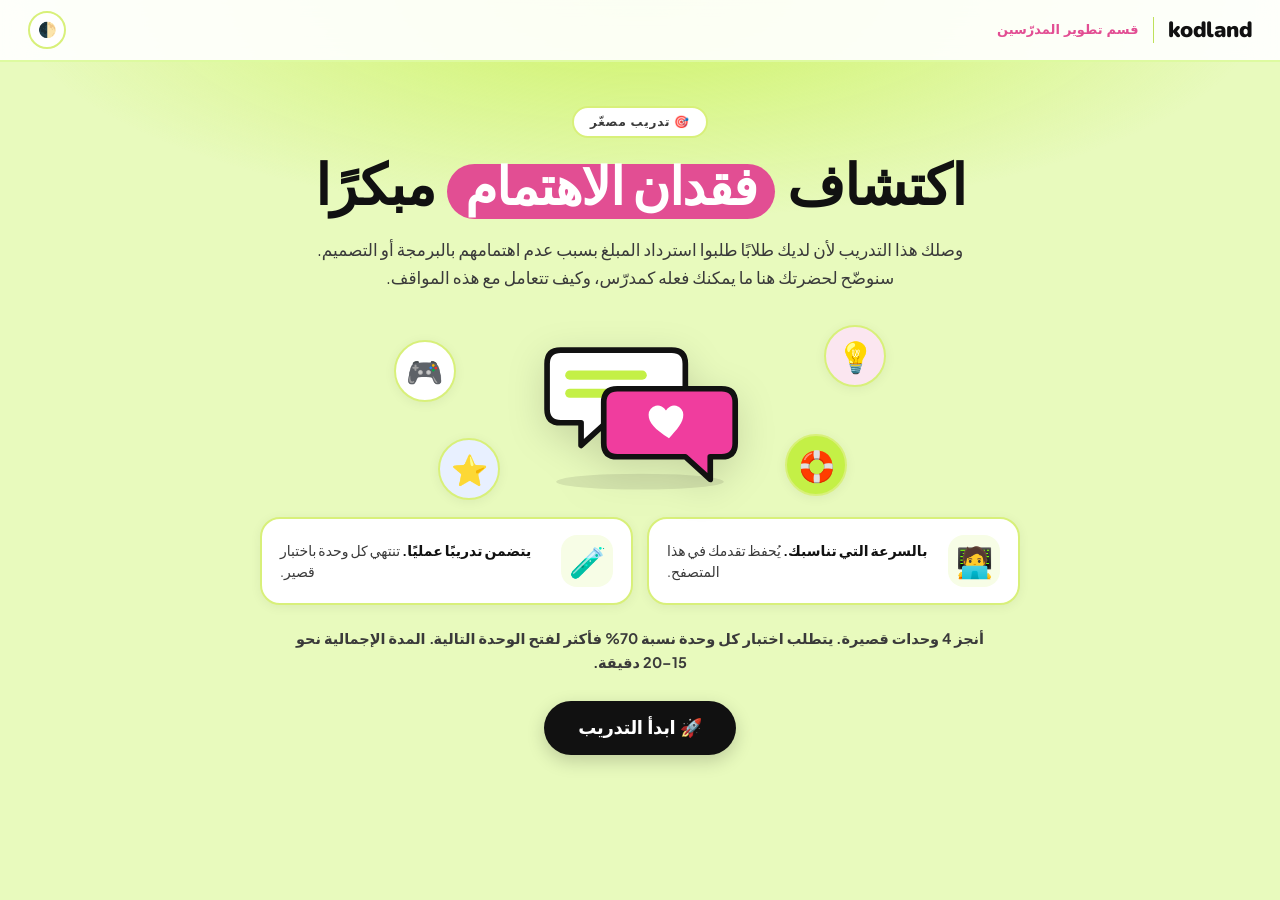
==== commit 7da8d881: "Add files via upload" ====
--- a/ar.html
+++ b/ar.html
@@ -4,8 +4,11 @@
 <meta charset="UTF-8">
 <meta name="viewport" content="width=device-width, initial-scale=1.0">
 <title>Mini-Training · Disengagement — Kodland Tutor Training</title>
-<link href="https://fonts.googleapis.com/css2?family=Baloo+2:wght@600;700;800&family=Inter:wght@400;500;600;700;800&display=swap" rel="stylesheet">
+<link rel="preconnect" href="https://fonts.googleapis.com"><link rel="preconnect" href="https://fonts.gstatic.com" crossorigin>
+<link href="https://fonts.googleapis.com/css2?family=Baloo+2:wght@600;700;800&family=Inter:wght@400;500;600;700;800&family=Nunito:wght@700;800;900&family=Plus+Jakarta+Sans:wght@400;500;600;700;800&display=swap" rel="stylesheet">
 <link rel="stylesheet" href="assets/style.css">
+<link rel="stylesheet" href="assets/theme.css">
+<style>:root,:root[data-theme="dark"]{--pink:#E24E93;--pink-d:#C93876;--coral:#E24E93;--coral-d:#C93876}:root:not([data-theme="dark"]){--pink-l:#FBE6F0}</style>
 </head>
 <body>
 
@@ -26,7 +29,12 @@
       <div class="eyebrow" data-i18n="heroEyebrow"></div>
       <h1 data-i18n-html="heroTitle"></h1>
       <p data-i18n="heroIntro"></p>
-      <div class="card"><p data-i18n="heroWork"></p></div>
+      <div class="hero-art" id="heroArt"></div>
+      <div class="hero-cards">
+        <div class="hcard"><span class="hc-ic">🧑‍💻</span><div data-i18n-html="heroCard1"></div></div>
+        <div class="hcard"><span class="hc-ic">🧪</span><div data-i18n-html="heroCard2"></div></div>
+      </div>
+      <p class="hero-work" data-i18n="heroWork" style="font-size:14.5px;font-weight:700"></p>
       <button class="start-btn" onclick="goDashboard()" data-i18n="startBtn"></button>
     </div>
   </div>
@@ -47,7 +55,8 @@
     </div>
   </nav>
   <div class="msec">
-    <div class="slbl">Your learning path</div>
+    <div class="slbl" data-i18n="pathLabel"></div>
+    <div class="pbar"><b id="pbCount">0/6</b><div class="ptrack"><i id="pbFill"></i></div><span data-i18n="pbLabel"></span></div>
     <div class="grid" id="mgrid"></div>
   </div>
 </div>
@@ -80,7 +89,9 @@
 </div>
 
 
-<script>window.PROG_KEY_OVERRIDE='kl-mt-no_interest-progress';</script>
+<canvas id="confetti"></canvas>
+
+<script>window.PROG_KEY_OVERRIDE='kl-mt-no_interest-progress'; window.HERO_ART={ill:'chat',orbs:['🎮','💡','⭐','🛟']};</script>
 <script src="assets/content-ar.js"></script>
 <script src="assets/engine.js"></script>
 </body>
--- a/assets/style.css
+++ b/assets/style.css
@@ -186,7 +186,7 @@
 .mt-pic-crop img{position:absolute;display:block;max-width:none;height:auto}
 .sib-strat{display:inline-flex;align-items:center;gap:6px;font-family:'Baloo 2',sans-serif;font-weight:800;font-size:15px;color:var(--coral-d);text-transform:uppercase;letter-spacing:.5px;margin:0 0 6px}
 .dt{margin-bottom:16px;scroll-margin-top:90px}
-.dt-bar{display:grid;grid-template-columns:repeat(4,1fr);gap:10px;margin-bottom:14px}
+.dt-bar{display:grid;grid-template-columns:repeat(auto-fit,minmax(150px,1fr));gap:10px;margin-bottom:14px}
 @media(max-width:700px){.dt-bar{grid-template-columns:repeat(2,1fr)}}
 .dt-btn{display:flex;flex-direction:column;align-items:center;gap:6px;background:var(--surface);border:2px solid var(--border);border-radius:var(--r);padding:14px 8px 12px;font-family:'Baloo 2',sans-serif;font-weight:800;font-size:14.5px;color:var(--text2);cursor:pointer;box-shadow:var(--shadow);transition:transform .15s,border-color .15s,background .15s}
 .dt-btn:hover{transform:translateY(-2px)}
--- a/assets/theme.css
+++ b/assets/theme.css
@@ -0,0 +1,361 @@
+/* ==========================================================================
+   Mini_Training_7_Technical_Issues — visual theme (v2)
+   Loaded AFTER style.css. It re-skins the training with the look of the
+   "Kodland TD Core-EM Training" (lime background, pink accent, big emoji,
+   colourful cards, interactive widgets) and adds the new components used by
+   the content: symCards, flipCards, tabsBlock, stepper, chatMock, ill().
+   To go back to the old look, just remove the <link> to this file.
+   ========================================================================== */
+
+:root{
+  --bg:#E8FABD; --bg2:#F4FCD3; --surface:#FFFFFF; --surface2:#F7FDE6;
+  --border:#D8F07A; --line2:#BFE15A; --nav-b:#DDFAA0;
+  --ink:#111111; --ink2:#3A3A3A; --muted:#6B6F7D;
+  --lime:#C4F046; --lime-d:#AEDD2E; --lime-dd:#5E7F07;
+  --pink:#F03D9E; --pink-d:#D4308A; --pink-l:#FFE4F2;
+  --blue:#3E7BFA; --blue-d:#2A63D8; --blue-l:#E8F0FF;
+  --ok:#1FA45A; --ok-l:#E6F8EE; --orange:#F59E0B; --orange-l:#FFF3DC;
+  --red:#E5484D; --red-l:#FFEBEC; --violet:#8B5CF6; --violet-l:#F0EAFF; --yellow:#FFD34D;
+  --coral:#F03D9E; --coral-d:#D4308A;
+  --text:var(--ink); --text2:var(--ink2); --text-muted:var(--muted);
+  --r:20px; --rsm:12px;
+  --shadow:0 2px 12px rgba(0,0,0,.06); --shadow-h:0 10px 30px rgba(0,0,0,.12);
+  --f-disp:'Nunito','Baloo 2',system-ui,'Segoe UI',Arial,sans-serif;
+  --f-body:'Plus Jakarta Sans','Inter',system-ui,'Segoe UI',Arial,sans-serif;
+}
+[data-theme="dark"]{
+  --bg:#10150C; --bg2:#161D10; --surface:#1B2214; --surface2:#222B19;
+  --border:#34421F; --line2:#4B5F2A; --nav-b:#2B3820;
+  --ink:#F2F5EA; --ink2:#C9D1B8; --muted:#97A082;
+  --blue-l:#1D2A47; --pink-l:#3A1A2C; --ok-l:#14301F; --orange-l:#3A2C10; --red-l:#3A1C1E; --violet-l:#2A2144;
+  --shadow:0 2px 12px rgba(0,0,0,.4); --shadow-h:0 10px 30px rgba(0,0,0,.55);
+}
+
+html{scroll-behavior:smooth}
+body{font-family:var(--f-body);background:var(--bg);color:var(--ink);-webkit-font-smoothing:antialiased}
+body::before{content:"";position:fixed;inset:0 0 auto 0;height:520px;background:radial-gradient(ellipse 70% 60% at 50% 0%,rgba(196,240,70,.75),transparent 70%);pointer-events:none;z-index:0}
+[data-theme="dark"] body::before{background:radial-gradient(ellipse 70% 60% at 50% 0%,rgba(120,170,30,.28),transparent 70%)}
+.screen{position:relative;z-index:1}
+h1,h2,h3,h4,.mh1,.rtitle,.start-btn{font-family:var(--f-disp);font-weight:900;letter-spacing:-.02em}
+::selection{background:var(--lime);color:#111}
+
+/* ---------- Nav ---------- */
+.nav{height:62px;background:rgba(255,255,255,.92);border-bottom:2px solid var(--nav-b)}
+[data-theme="dark"] .nav{background:rgba(16,21,12,.9)}
+.logo-mark{font-family:var(--f-disp);font-weight:900;font-size:22px;color:var(--ink);letter-spacing:-.5px}
+.logo-sub{font-family:var(--f-disp);font-weight:800;font-size:13px;color:var(--pink);max-width:none}
+.logo-div{background:var(--line2)}
+.tbtn{background:var(--surface);border:2px solid var(--border);color:var(--ink)}
+.tbtn:hover{background:var(--lime);border-color:var(--lime-d)}
+#ntag{background:var(--lime);color:#111!important;border-radius:999px;padding:6px 13px;font-weight:800!important;font-size:12.5px!important}
+
+/* ---------- Buttons ---------- */
+.start-btn,.ctabtn,.ix-nextbtn,.bdark{font-family:var(--f-disp);background:var(--ink);color:#fff;border-radius:999px;border:0;font-weight:900;transition:transform .15s,background .15s,box-shadow .15s}
+[data-theme="dark"] .start-btn,[data-theme="dark"] .ctabtn,[data-theme="dark"] .ix-nextbtn,[data-theme="dark"] .bdark{background:var(--lime);color:#111}
+.start-btn:hover,.ctabtn:hover,.ix-nextbtn:hover,.bdark:hover{background:var(--pink);color:#fff;transform:translateY(-2px);box-shadow:0 8px 22px rgba(240,61,158,.28)}
+.start-btn{padding:15px 34px;font-size:18px;box-shadow:0 6px 18px rgba(0,0,0,.18)}
+.bline{border:2px solid var(--line2);background:var(--surface);color:var(--ink);border-radius:999px;font-weight:800}
+
+/* ---------- Home / hero ---------- */
+.hero{padding:44px 24px 24px}
+.hero-inner{max-width:880px}
+.eyebrow{background:var(--surface);border:2px solid var(--border);color:var(--ink2);font-family:var(--f-disp);font-weight:900;font-size:12px;letter-spacing:.07em}
+.hero h1{font-size:clamp(34px,5.6vw,56px);line-height:1.06;color:var(--ink)}
+.h-pill{background:var(--pink);color:#fff;border-radius:999px;padding:0 18px;box-decoration-break:clone;-webkit-box-decoration-break:clone}
+.hero p{color:var(--ink2);font-size:17px;line-height:1.65;max-width:700px}
+.hero .card{max-width:640px;margin:0 auto 22px;background:var(--surface);border:2px solid var(--border);border-radius:var(--r);text-align:center}
+.hero-art{position:relative;height:190px;max-width:560px;margin:2px auto 14px;display:flex;align-items:center;justify-content:center}
+.hero-art .ill{width:230px;height:170px;position:relative;z-index:2;filter:drop-shadow(0 10px 18px rgba(0,0,0,.14));animation:floaty 5s ease-in-out infinite}
+.orb{position:absolute;display:flex;align-items:center;justify-content:center;width:62px;height:62px;border-radius:50%;background:var(--surface);border:2px solid var(--border);font-size:30px;box-shadow:var(--shadow);animation:floaty 4.2s ease-in-out infinite}
+.orb.o1{left:6%;top:14%;animation-delay:.2s}.orb.o2{right:6%;top:6%;animation-delay:.9s;background:var(--pink-l)}
+.orb.o3{left:14%;bottom:2%;animation-delay:1.4s;background:var(--blue-l)}.orb.o4{right:13%;bottom:4%;animation-delay:.5s;background:var(--lime)}
+@keyframes floaty{0%,100%{transform:translateY(0)}50%{transform:translateY(-8px)}}
+.hero-cards{display:grid;grid-template-columns:1fr 1fr;gap:14px;max-width:760px;margin:6px auto 22px;text-align:left}
+.hcard{display:flex;gap:14px;align-items:center;background:var(--surface);border:2px solid var(--border);border-radius:var(--r);padding:16px 18px;box-shadow:var(--shadow);font-size:14px;line-height:1.5;color:var(--ink2)}
+.hcard .hc-ic{flex:0 0 auto;font-size:30px;width:52px;height:52px;border-radius:16px;background:var(--surface2);display:flex;align-items:center;justify-content:center}
+.hcard b{color:var(--ink)}
+@media(max-width:700px){.hero-cards{grid-template-columns:1fr}.hero-art{height:160px}.orb{width:50px;height:50px;font-size:24px}}
+
+/* ---------- Dashboard ---------- */
+.msec{max-width:1040px;padding:6px 24px 70px}
+.slbl{font-family:var(--f-disp);font-weight:900;font-size:13px;letter-spacing:.1em;color:var(--pink);margin:14px 0 12px}
+.pbar{display:flex;align-items:center;gap:16px;background:var(--surface);border:2px solid var(--border);border-radius:999px;padding:12px 20px;margin:4px 0 22px;box-shadow:var(--shadow)}
+.pbar b{font-family:var(--f-disp);font-size:20px;font-weight:900}
+.ptrack{flex:1;height:12px;border-radius:999px;background:var(--surface2);border:1px solid var(--border);overflow:hidden}
+.ptrack i{display:block;height:100%;width:0;border-radius:999px;background:linear-gradient(90deg,var(--lime-d),var(--pink));transition:width .8s cubic-bezier(.2,.8,.2,1)}
+.pbar span{font-weight:800;font-size:13px;color:var(--muted);white-space:nowrap}
+.grid{grid-template-columns:repeat(2,1fr);gap:18px}
+@media(max-width:760px){.grid{grid-template-columns:1fr}}
+.mc{position:relative;border:2px solid var(--border);border-top:7px solid var(--mcol,var(--lime-d));border-radius:24px;box-shadow:var(--shadow);background:var(--surface);overflow:hidden}
+.mc-stripe{display:none}
+.mc:hover:not(.locked){transform:translateY(-5px);box-shadow:var(--shadow-h)}
+.mc.locked{background:repeating-linear-gradient(135deg,var(--surface) 0 18px,var(--surface2) 18px 36px);opacity:.78;filter:saturate(.6);cursor:not-allowed}
+.mc-body{padding:20px 22px 20px;position:relative}
+.mc-num{font-family:var(--f-disp);font-size:12px;font-weight:900;letter-spacing:.09em;text-transform:uppercase;color:var(--muted)}
+.mc-em-circle{display:none}
+.mc-big{display:block;font-size:56px;line-height:1;margin:10px 0 8px;transition:transform .25s}
+.mc:hover:not(.locked) .mc-big{transform:scale(1.12) rotate(-6deg)}
+.mc-title{font-family:var(--f-disp);font-weight:900;font-size:22px;margin:2px 0 6px;color:var(--ink)}
+.mc-desc{font-size:13.5px;line-height:1.55;color:var(--ink2);min-height:62px}
+.mc-foot{margin-top:12px}
+.mc.done{border-right-color:var(--ok);border-bottom-color:var(--ok);border-left-color:var(--ok)}
+.mc.done::after{content:"✓";position:absolute;right:16px;top:16px;width:30px;height:30px;border-radius:50%;background:var(--ok);color:#fff;font-weight:900;display:flex;align-items:center;justify-content:center}
+.badge{font-family:var(--f-disp);font-weight:900;border-radius:999px;padding:7px 14px;font-size:12.5px}
+.badge.br{background:var(--ink);color:#fff}
+.badge.bd{background:var(--ok-l);color:var(--ok);border:1px solid var(--ok)}
+.badge.bl{background:var(--surface2);color:var(--muted);border:1px solid var(--border)}
+
+/* ---------- Module page ---------- */
+.rdbar{position:fixed;top:62px;left:0;right:0;height:4px;background:transparent;z-index:90}
+.rdbar i{display:block;height:100%;width:0;background:linear-gradient(90deg,var(--lime-d),var(--pink));border-radius:0 4px 4px 0;transition:width .12s linear}
+.cbody{max-width:1000px;padding:30px 24px 90px}
+.mhead{display:grid;grid-template-columns:1fr auto;gap:18px;align-items:center}
+@media(max-width:760px){.mhead{grid-template-columns:1fr}.mhead-art{display:none}}
+.meyebrow{font-family:var(--f-disp);font-weight:900;font-size:12.5px;letter-spacing:.09em;text-transform:uppercase;color:var(--pink)}
+.mh1{font-size:clamp(30px,4.6vw,46px);line-height:1.08;margin:6px 0 14px}
+.mh1-em{display:inline-block;margin-right:4px;animation:pop .7s cubic-bezier(.2,1.4,.4,1) both}
+@keyframes pop{from{transform:scale(.3) rotate(-20deg);opacity:0}to{transform:scale(1) rotate(0);opacity:1}}
+.mobj-box{background:var(--surface);border:2px solid var(--border);border-left:7px solid var(--lime-d);border-radius:var(--r);box-shadow:var(--shadow);padding:16px 20px}
+.mobj-ic{background:var(--lime);border-radius:14px}
+.mobj-txt strong{color:var(--lime-dd);font-family:var(--f-disp);letter-spacing:.06em;text-transform:uppercase;font-size:12px}
+[data-theme="dark"] .mobj-txt strong{color:var(--lime)}
+.mhead-art .ill{width:210px;height:160px;filter:drop-shadow(0 10px 16px rgba(0,0,0,.12));animation:floaty 5.5s ease-in-out infinite}
+.learn{display:grid;grid-template-columns:repeat(4,1fr);gap:12px;margin:18px 0 14px}
+@media(max-width:860px){.learn{grid-template-columns:repeat(2,1fr)}}
+.lcard{background:var(--surface);border:2px solid var(--border);border-radius:var(--r);padding:14px 15px;box-shadow:var(--shadow);transition:transform .2s}
+.lcard:hover{transform:translateY(-3px)}
+.lcard span{display:block;font-size:30px;margin-bottom:6px}
+.lcard p{font-size:13px;line-height:1.45;color:var(--ink2);font-weight:600}
+.chips{display:flex;flex-wrap:wrap;gap:8px;margin:6px 0 10px}
+.chip{background:var(--surface);border:2px solid var(--border);border-radius:999px;padding:7px 14px;font-size:13px;font-weight:800;color:var(--ink);cursor:pointer;font-family:inherit;transition:all .15s}
+.chip:hover{background:var(--lime);border-color:var(--lime-d);transform:translateY(-1px)}
+.sec{margin-top:44px;scroll-margin-top:84px}
+.sh{display:flex;align-items:center;gap:14px;margin:0 0 16px}
+.se{flex:0 0 auto;width:54px;height:54px;border-radius:16px;background:var(--surface);border:2px solid var(--border);box-shadow:var(--shadow);display:flex;align-items:center;justify-content:center;font-size:30px}
+.sh h2{font-size:clamp(20px,2.6vw,27px);margin:0;white-space:normal}
+.sh::after{content:"";flex:1;height:5px;border-radius:5px;background:linear-gradient(90deg,var(--lime-d),transparent)}
+.reveal{opacity:0;transform:translateY(18px);transition:opacity .55s ease,transform .55s ease}
+.reveal.in{opacity:1;transform:none}
+@media(prefers-reduced-motion:reduce){.reveal{opacity:1;transform:none;transition:none}.hero-art .ill,.orb,.mhead-art .ill,.mh1-em{animation:none}}
+
+/* ---------- Generic cards, tables, lists ---------- */
+.card{background:var(--surface);border:2px solid var(--border);border-radius:var(--r);box-shadow:var(--shadow);padding:18px 20px;line-height:1.65;font-size:15px;color:var(--ink2);margin-bottom:14px}
+.card p+p{margin-top:10px}
+.card h4{font-size:17px;margin-bottom:8px;color:var(--ink)}
+.card strong{color:var(--ink)}
+.tbl-wrap{overflow-x:auto;border-radius:16px;border:2px solid var(--border);margin-top:12px;background:var(--surface)}
+.tbl-wrap table{border-collapse:collapse;width:100%;font-size:13.5px}
+.tbl-wrap th{background:var(--lime);color:#111;font-family:var(--f-disp);font-weight:900;text-align:left;padding:11px 14px}
+.tbl-wrap td{padding:11px 14px;border-top:1px solid var(--border);vertical-align:top;line-height:1.5;color:var(--ink2)}
+.tbl-wrap tr:nth-child(even) td{background:var(--surface2)}
+.three-col{display:grid;grid-template-columns:repeat(3,1fr);gap:14px}
+@media(max-width:820px){.three-col{grid-template-columns:1fr}}
+.three-col .card:nth-child(1){border-top:7px solid #7EA8FF}.three-col .card:nth-child(2){border-top:7px solid #FFB44D}.three-col .card:nth-child(3){border-top:7px solid #B79DF2}
+
+/* callouts */
+.callout{display:flex;gap:14px;align-items:flex-start;border-radius:var(--r);padding:15px 18px;margin:14px 0;border:2px solid var(--border);background:var(--surface);box-shadow:var(--shadow);line-height:1.6;font-size:14.5px;color:var(--ink2)}
+.co-ic{flex:0 0 auto;font-size:26px;width:46px;height:46px;border-radius:14px;display:flex;align-items:center;justify-content:center;background:var(--surface2)}
+.co-body{flex:1}.co-body strong{color:var(--ink)}
+.co-idea{background:var(--blue-l);border-color:#B9D1FF}.co-idea .co-ic{background:#fff}
+.co-ok{background:var(--ok-l);border-color:#8FE3B4}.co-ok .co-ic{background:#fff}
+.co-danger{background:var(--red-l);border-color:#FFB9BC}.co-danger .co-ic{background:#fff}
+.co-warn{background:var(--orange-l);border-color:#F6D58F}.co-warn .co-ic{background:#fff}
+.co-star{background:#FFF9D6;border-color:#F3DD7A}.co-star .co-ic{background:#fff}
+[data-theme="dark"] .co-ic{background:rgba(255,255,255,.08)!important}
+
+/* do / avoid */
+.doavoid{display:grid;grid-template-columns:1fr 1fr;gap:14px;margin:14px 0}
+@media(max-width:760px){.doavoid{grid-template-columns:1fr}}
+.dobox,.avoidbox{border-radius:var(--r);padding:16px 18px;border:2px solid}
+.dobox{background:var(--ok-l);border-color:#8FE3B4}.avoidbox{background:var(--red-l);border-color:#FFB9BC}
+.dobox h5,.avoidbox h5{font-family:var(--f-disp);font-weight:900;font-size:15px;margin-bottom:8px}
+.dobox h5{color:var(--ok)}.avoidbox h5{color:var(--red)}
+.dobox ul,.avoidbox ul{list-style:none;display:flex;flex-direction:column;gap:7px}
+.dobox li,.avoidbox li{display:flex;gap:9px;font-size:13.5px;line-height:1.5;color:var(--ink2)}
+
+/* numbered list */
+.nc-list{display:flex;flex-direction:column;gap:10px;margin:12px 0}
+.nc-row{display:flex;gap:14px;align-items:flex-start;background:var(--surface);border:2px solid var(--border);border-radius:16px;padding:12px 16px;box-shadow:var(--shadow);line-height:1.55;font-size:14.5px;color:var(--ink2)}
+.nc-num{flex:0 0 auto;width:32px;height:32px;border-radius:50%;background:var(--pink);color:#fff;font-family:var(--f-disp);font-weight:900;display:flex;align-items:center;justify-content:center}
+
+/* icon grid */
+.icon-grid{display:grid;grid-template-columns:repeat(auto-fit,minmax(230px,1fr));gap:14px;margin:14px 0}
+.icon-grid.ig4,.icon-grid.ig2{grid-template-columns:repeat(2,1fr)}.icon-grid.ig6{grid-template-columns:repeat(3,1fr)}
+@media(max-width:760px){.icon-grid.ig4,.icon-grid.ig2,.icon-grid.ig6{grid-template-columns:1fr}}
+.icon-grid-item{background:var(--surface);border:2px solid var(--border);border-radius:var(--r);padding:16px;box-shadow:var(--shadow);transition:transform .2s,box-shadow .2s;font-size:14px;line-height:1.55;color:var(--ink2)}
+.icon-grid-item:hover{transform:translateY(-4px);box-shadow:var(--shadow-h)}
+.igi-ic{font-size:34px;width:60px;height:60px;border-radius:18px;background:var(--surface2);display:flex;align-items:center;justify-content:center;margin-bottom:10px}
+.icon-grid-item:nth-child(5n+1) .igi-ic{background:#E8F0FF}.icon-grid-item:nth-child(5n+2) .igi-ic{background:#FFE4F2}.icon-grid-item:nth-child(5n+3) .igi-ic{background:#FFF3DC}.icon-grid-item:nth-child(5n+4) .igi-ic{background:#E6F8EE}.icon-grid-item:nth-child(5n+5) .igi-ic{background:#F0EAFF}
+.igi-txt strong{color:var(--ink)}
+
+/* step flow */
+.step-flow{display:flex;gap:10px;align-items:stretch;margin:16px 0;flex-wrap:wrap}
+.step-box{flex:1 1 180px;background:var(--surface);border:2px solid var(--border);border-radius:var(--r);padding:16px;text-align:center;box-shadow:var(--shadow);transition:transform .2s}
+.step-box:hover{transform:translateY(-3px)}
+.step-ic{font-size:38px;margin-bottom:6px}.step-lbl{font-weight:800;font-size:13.5px;line-height:1.45;color:var(--ink)}
+.step-arrow{align-self:center;font-size:24px;font-weight:900;color:var(--pink);animation:nudge 1.4s ease-in-out infinite}
+@keyframes nudge{0%,100%{transform:translateX(0)}50%{transform:translateX(5px)}}
+@media(max-width:760px){.step-arrow{display:none}}
+
+/* pattern cards */
+.pattern-row{display:grid;grid-template-columns:repeat(3,1fr);gap:14px;margin:14px 0}
+@media(max-width:820px){.pattern-row{grid-template-columns:1fr}}
+.pattern-card{background:var(--surface);border:2px solid var(--border);border-radius:var(--r);padding:18px;box-shadow:var(--shadow);border-top:7px solid var(--lime-d);transition:transform .2s}
+.pattern-card:hover{transform:translateY(-4px)}
+.pattern-card:nth-child(2){border-top-color:#FFC247}.pattern-card:nth-child(3){border-top-color:var(--red)}
+.pattern-ic{font-size:36px}.pattern-title{font-family:var(--f-disp);font-weight:900;font-size:19px;margin:4px 0}
+.pattern-desc{font-size:13.5px;font-weight:700;color:var(--ink);line-height:1.5}.pattern-note{font-size:13px;color:var(--ink2);margin-top:8px;line-height:1.5}
+
+/* big stat */
+.bigstat{display:flex;align-items:center;gap:18px;background:var(--surface);border:2px solid var(--border);border-radius:var(--r);padding:16px 22px;box-shadow:var(--shadow);margin:14px 0}
+.bigstat-num{font-family:var(--f-disp);font-weight:900;font-size:clamp(34px,5vw,52px);color:var(--pink);white-space:nowrap;line-height:1}
+.bigstat-txt{font-size:15px;line-height:1.55;color:var(--ink2)}
+
+/* accordion (details) */
+.acc-item{background:var(--surface);border:2px solid var(--border);border-radius:16px;margin:9px 0;box-shadow:var(--shadow);overflow:hidden;transition:border-color .2s}
+.acc-item[open]{border-color:var(--lime-d)}
+.acc-item summary{list-style:none;cursor:pointer;padding:14px 18px;font-weight:800;font-size:15px;color:var(--ink);display:flex;align-items:center;gap:10px}
+.acc-item summary::-webkit-details-marker{display:none}
+.acc-item summary::after{content:"＋";margin-left:auto;font-weight:900;color:var(--pink);font-size:20px;transition:transform .2s}
+.acc-item[open] summary::after{content:"－"}
+.acc-item[open] summary{background:var(--surface2)}
+.acc-body{padding:4px 18px 16px;font-size:14px;line-height:1.65;color:var(--ink2)}
+.acc-body p{margin-top:8px}.acc-body strong{color:var(--ink)}
+
+/* ---------- NEW: symptom cards (tap to open) ---------- */
+.sym-grid{display:grid;grid-template-columns:repeat(2,1fr);gap:14px;margin:14px 0;align-items:start}
+@media(max-width:820px){.sym-grid{grid-template-columns:1fr}}
+.sym{background:var(--surface);border:2px solid var(--border);border-left:8px solid var(--sc,var(--lime-d));border-radius:var(--r);box-shadow:var(--shadow);overflow:hidden;transition:box-shadow .2s,transform .2s}
+.sym:hover{box-shadow:var(--shadow-h);transform:translateY(-2px)}
+.sym-head{display:flex;gap:14px;align-items:center;padding:15px 16px;cursor:pointer;width:100%;background:none;border:0;text-align:left;font-family:inherit;color:inherit}
+.sym-ic{flex:0 0 auto;width:56px;height:56px;border-radius:16px;font-size:30px;display:flex;align-items:center;justify-content:center;background:var(--sbg,var(--surface2))}
+.sym-t{flex:1;font-family:var(--f-disp);font-weight:900;font-size:16.5px;line-height:1.25;color:var(--ink)}
+.sym-t small{display:block;font-family:var(--f-body);font-weight:700;font-size:12px;color:var(--muted);margin-top:3px}
+.sym-chev{font-size:18px;color:var(--pink);transition:transform .25s;font-weight:900}
+.sym.open .sym-chev{transform:rotate(180deg)}
+.sym-body{display:none;padding:2px 16px 16px;flex-direction:column;gap:9px}
+.sym.open .sym-body{display:flex;animation:drop .3s ease both}
+@keyframes drop{from{opacity:0;transform:translateY(-6px)}to{opacity:1;transform:none}}
+.sr{display:flex;gap:10px;align-items:flex-start;border-radius:14px;padding:10px 12px;font-size:13.5px;line-height:1.55;color:var(--ink2)}
+.sr b.l{flex:0 0 auto;display:inline-flex;align-items:center;gap:5px;font-family:var(--f-disp);font-weight:900;font-size:11.5px;letter-spacing:.04em;text-transform:uppercase;border-radius:999px;padding:3px 10px;white-space:nowrap}
+.sr .x{flex:1}.sr .x em{color:var(--ink)}
+.sr.see{background:var(--blue-l)}.sr.see b.l{background:var(--blue);color:#fff}
+.sr.do{background:var(--ok-l)}.sr.do b.l{background:var(--ok);color:#fff}
+.sr.say{background:var(--violet-l)}.sr.say b.l{background:var(--violet);color:#fff}
+.sr.rep{background:var(--orange-l)}.sr.rep b.l{background:var(--orange);color:#fff}
+.sr.avoid{background:var(--red-l)}.sr.avoid b.l{background:var(--red);color:#fff}
+.sr.tip{background:#FFF9D6}.sr.tip b.l{background:#E0B400;color:#fff}
+[data-theme="dark"] .sr.tip{background:rgba(224,180,0,.15)}
+.sr .x ul{margin:6px 0 0 18px}.sr .x li{margin:3px 0}
+
+/* ---------- NEW: flip cards ---------- */
+.flip-grid{display:grid;grid-template-columns:repeat(auto-fit,minmax(170px,1fr));gap:14px;margin:14px 0}
+.flip-grid.n5{grid-template-columns:repeat(5,1fr)}.flip-grid.n6{grid-template-columns:repeat(3,1fr)}.flip-grid.n4{grid-template-columns:repeat(4,1fr)}
+@media(max-width:900px){.flip-grid.n5,.flip-grid.n6,.flip-grid.n4{grid-template-columns:repeat(2,1fr)}}
+.flip-b{overflow:auto}
+.flip{perspective:900px;height:178px;cursor:pointer;background:none;border:0;padding:0;font-family:inherit;color:inherit}
+.flip-in{position:relative;width:100%;height:100%;transition:transform .55s cubic-bezier(.3,1.3,.5,1);transform-style:preserve-3d}
+.flip.on .flip-in{transform:rotateY(180deg)}
+.flip-f,.flip-b{position:absolute;inset:0;border-radius:var(--r);border:2px solid var(--border);backface-visibility:hidden;-webkit-backface-visibility:hidden;display:flex;flex-direction:column;align-items:center;justify-content:center;text-align:center;padding:14px;box-shadow:var(--shadow)}
+.flip-f{background:var(--surface)}
+.flip-f .fi{font-size:42px}.flip-f .ft{font-family:var(--f-disp);font-weight:900;font-size:16px;margin-top:6px;color:var(--ink)}
+.flip-f .fh{font-size:11.5px;color:var(--muted);margin-top:6px;font-weight:700}
+.flip-b{transform:rotateY(180deg);background:var(--lime);color:#111;font-size:13.5px;line-height:1.5;font-weight:600}
+.flip-b strong{font-family:var(--f-disp)}
+
+/* ---------- NEW: tabs ---------- */
+.tabs{margin:14px 0}
+.tab-bar{display:flex;gap:8px;flex-wrap:wrap;margin-bottom:12px}
+.tab-btn{flex:1 1 140px;display:flex;align-items:center;justify-content:center;gap:8px;background:var(--surface);border:2px solid var(--border);border-radius:999px;padding:11px 16px;font-family:var(--f-disp);font-weight:900;font-size:15px;cursor:pointer;color:var(--ink);transition:all .15s}
+.tab-btn:hover{background:var(--surface2)}
+.tab-btn.on{background:var(--ink);color:#fff;border-color:var(--ink)}
+[data-theme="dark"] .tab-btn.on{background:var(--lime);color:#111;border-color:var(--lime)}
+.tab-panel{display:none}.tab-panel.on{display:block;animation:drop .3s ease both}
+
+/* ---------- NEW: stepper ---------- */
+.stp{display:grid;grid-template-columns:230px 1fr;background:var(--surface);border:2px solid var(--border);border-radius:var(--r);box-shadow:var(--shadow);overflow:hidden;margin:14px 0}
+@media(max-width:760px){.stp{grid-template-columns:1fr}}
+.stp-l{background:linear-gradient(160deg,#DFF7A0,#BFE3FF);display:flex;flex-direction:column;align-items:center;justify-content:center;padding:22px 12px;min-height:220px}
+.stp-l .big{font-size:86px;line-height:1;animation:pop .5s cubic-bezier(.2,1.4,.4,1) both}
+.stp-l .of{margin-top:12px;font-family:var(--f-disp);font-weight:900;font-size:12px;letter-spacing:.08em;background:#fff;border-radius:999px;padding:4px 12px;color:var(--ink)}
+.stp-r{padding:20px 22px;display:flex;flex-direction:column}
+.stp-r h4{font-size:20px;margin-bottom:8px;color:var(--ink)}
+.stp-body{font-size:14.5px;line-height:1.65;color:var(--ink2);flex:1}
+.stp-body ul{margin:8px 0 0 20px}.stp-body li{margin:4px 0}.stp-body strong{color:var(--ink)}
+.stp-nav{display:flex;align-items:center;gap:8px;margin-top:14px}
+.stp-dots{display:flex;gap:7px;flex:1}
+.stp-dot{width:36px;height:36px;border-radius:50%;border:2px solid var(--border);background:var(--surface);cursor:pointer;font-size:16px;font-family:inherit;transition:all .15s}
+.stp-dot.on{background:var(--lime);border-color:var(--lime-d);transform:scale(1.1)}
+.stp-btn{border:2px solid var(--line2);background:var(--surface);border-radius:999px;padding:9px 16px;font-weight:800;cursor:pointer;font-family:inherit;color:var(--ink)}
+.stp-btn.next{background:var(--ink);color:#fff;border-color:var(--ink)}
+.stp-btn:disabled{opacity:.35;cursor:not-allowed}
+.stp-btn:hover:not(:disabled){background:var(--pink);color:#fff;border-color:var(--pink)}
+
+/* ---------- NEW: chat / phone mock ---------- */
+.chat-wrap{display:grid;grid-template-columns:minmax(260px,330px) 1fr;gap:20px;margin:16px 0;align-items:start}
+@media(max-width:820px){.chat-wrap{grid-template-columns:1fr}}
+.phone{background:#1B1F2A;border-radius:34px;padding:12px;box-shadow:var(--shadow-h);max-width:340px;width:100%;margin:0 auto}
+.ph-top{display:flex;align-items:center;gap:10px;background:#0F7A6A;color:#fff;border-radius:22px 22px 0 0;padding:12px 14px}
+.ph-av{width:36px;height:36px;border-radius:50%;background:#fff;display:flex;align-items:center;justify-content:center;font-size:20px}
+.ph-name{font-weight:800;font-size:14px;line-height:1.2}.ph-name small{display:block;font-weight:600;font-size:11px;opacity:.85}
+.ph-body{background:#EDE6DB;min-height:300px;padding:14px 10px;display:flex;flex-direction:column;gap:9px;border-radius:0 0 22px 22px}
+.bub{max-width:86%;padding:9px 12px;border-radius:14px;font-size:13.2px;line-height:1.45;box-shadow:0 1px 2px rgba(0,0,0,.12);animation:drop .35s ease both;color:#1b1b1b}
+.bub.in{background:#fff;align-self:flex-start;border-top-left-radius:4px}
+.bub.out{background:#DCF8C6;align-self:flex-end;border-top-right-radius:4px}
+.bub small{display:block;font-size:10px;color:#777;margin-top:3px;text-align:right}
+.bub.fb{align-self:stretch;max-width:100%;border-radius:12px;font-weight:600;text-align:left}
+.bub.fb.good{background:#D8F8E4;border:2px solid #36B873}.bub.fb.bad{background:#FFE3E4;border:2px solid #E5484D}
+.chat-q h4{font-size:18px;margin-bottom:6px;color:var(--ink)}.chat-q p{font-size:14px;color:var(--ink2);margin-bottom:12px;line-height:1.55}
+.chat-opts{display:flex;flex-direction:column;gap:10px}
+.chat-opt{background:var(--surface);border:2px solid var(--border);border-radius:16px;padding:12px 14px;text-align:left;font-family:inherit;font-size:13.5px;line-height:1.5;color:var(--ink2);cursor:pointer;transition:all .15s}
+.chat-opt:hover:not(:disabled){background:var(--surface2);border-color:var(--lime-d);transform:translateX(3px)}
+.chat-opt b{display:inline-flex;width:24px;height:24px;border-radius:50%;background:var(--ink);color:#fff;font-size:12px;align-items:center;justify-content:center;margin-right:8px}
+.chat-opt.used{opacity:.55}.chat-opt.good,.chat-opt.good:hover{border-color:#36B873!important;background:var(--ok-l)!important;opacity:1}.chat-opt.bad,.chat-opt.bad:hover{border-color:var(--red)!important;background:var(--red-l)!important;opacity:1}
+.chat-opt:disabled{cursor:default}
+.chat-again{margin-top:10px;background:none;border:2px solid var(--line2);border-radius:999px;padding:8px 16px;font-weight:800;font-family:inherit;cursor:pointer;color:var(--ink);display:none}
+
+/* ---------- NEW: timeline "clock" ---------- */
+.rclock{display:grid;grid-template-columns:repeat(4,1fr);gap:0;margin:16px 0;position:relative}
+@media(max-width:820px){.rclock{grid-template-columns:1fr;gap:12px}}
+.rc{position:relative;padding:0 8px;text-align:center}
+.rc::before{content:"";position:absolute;top:30px;left:-50%;width:100%;height:4px;background:var(--lime-d);z-index:0}
+.rc:first-child::before{display:none}
+@media(max-width:820px){.rc::before{display:none}}
+.rc-dot{position:relative;z-index:1;width:62px;height:62px;border-radius:50%;margin:0 auto 10px;background:var(--surface);border:3px solid var(--lime-d);display:flex;align-items:center;justify-content:center;font-size:28px;box-shadow:var(--shadow)}
+.rc-when{font-family:var(--f-disp);font-weight:900;font-size:12px;letter-spacing:.06em;text-transform:uppercase;color:var(--pink)}
+.rc-t{font-weight:800;font-size:14px;color:var(--ink);margin:2px 0}.rc-d{font-size:12.5px;color:var(--ink2);line-height:1.45}
+
+/* ---------- Illustrations ---------- */
+.ill{display:inline-block;line-height:0}
+.ill svg{width:100%;height:100%;display:block}
+
+/* ---------- Simulation embed ---------- */
+.sim-embed-tag{background:var(--pink);font-family:var(--f-disp)}
+.sim-embed iframe{border:2px solid var(--border);border-radius:20px;height:560px}
+@media(max-width:760px){.sim-embed iframe{height:520px}}
+
+/* ---------- Module check ---------- */
+.ix-wrap{background:var(--surface);border:2px solid var(--border);border-radius:24px;box-shadow:var(--shadow);padding:22px 24px;margin-top:34px}
+.ix-badge{background:var(--lime);color:#111;font-family:var(--f-disp);font-weight:900;border-radius:999px;padding:6px 14px;font-size:12.5px}
+.ix-title{font-family:var(--f-disp);font-weight:900;font-size:22px;margin:12px 0 4px;color:var(--ink)}
+.ix-instr{font-size:15px;line-height:1.6;color:var(--ink2);margin-bottom:12px;font-weight:600}
+.ix-bar{height:10px;border-radius:999px;background:var(--surface2);border:1px solid var(--border);overflow:hidden;margin:10px 0 14px}
+.ix-bar i{display:block;height:100%;border-radius:999px;background:linear-gradient(90deg,var(--lime-d),var(--pink));transition:width .5s}
+.ix-card{background:var(--surface);border:2px solid var(--border);border-radius:16px;padding:13px 16px;margin:9px 0;cursor:pointer;font-size:14.5px;line-height:1.5;color:var(--ink2);transition:all .15s}
+.ix-card:hover:not(.locked){background:var(--surface2);border-color:var(--lime-d);transform:translateX(3px)}
+.ix-card.ok,.ix-card.correct{background:var(--ok-l);border-color:var(--ok)}
+.ix-card.bad,.ix-card.wrong{background:var(--red-l);border-color:var(--red)}
+.ix-zones{display:grid;grid-template-columns:repeat(auto-fit,minmax(200px,1fr));gap:10px;margin-top:12px}
+.ix-zone-btn{background:var(--surface);border:2px solid var(--border);border-radius:16px;padding:12px 14px;font-weight:800;font-family:inherit;cursor:pointer;color:var(--ink);transition:all .15s;line-height:1.4}
+.ix-zone-btn:hover:not(:disabled){background:var(--lime);border-color:var(--lime-d);transform:translateY(-2px)}
+.ix-fb{border-radius:16px;padding:13px 16px;margin-top:12px;font-weight:600;line-height:1.55;font-size:14.5px}
+.ix-fb.ok{background:var(--ok-l);border:2px solid var(--ok);color:var(--ink)}.ix-fb.bad{background:var(--red-l);border:2px solid var(--red);color:var(--ink)}
+.ix-progress{margin-top:12px;font-weight:800;font-size:13px;color:var(--muted)}
+
+/* ---------- Results ---------- */
+.rbody{text-align:center;max-width:620px;margin:60px auto;background:var(--surface);border:2px solid var(--border);border-radius:28px;box-shadow:var(--shadow-h);padding:40px 28px}
+.remi{font-size:84px;animation:pop .6s cubic-bezier(.2,1.4,.4,1) both}
+.rtitle{font-size:30px;margin:8px 0}.rpct{font-family:var(--f-disp);font-weight:900;font-size:64px;line-height:1.1}
+.rpct.pass{color:var(--ok)}.rpct.fail{color:var(--red)}
+.rsub{font-size:15.5px;color:var(--ink2);margin:10px 0 22px;line-height:1.6}
+#confetti{position:fixed;inset:0;width:100%;height:100%;pointer-events:none;z-index:9999}
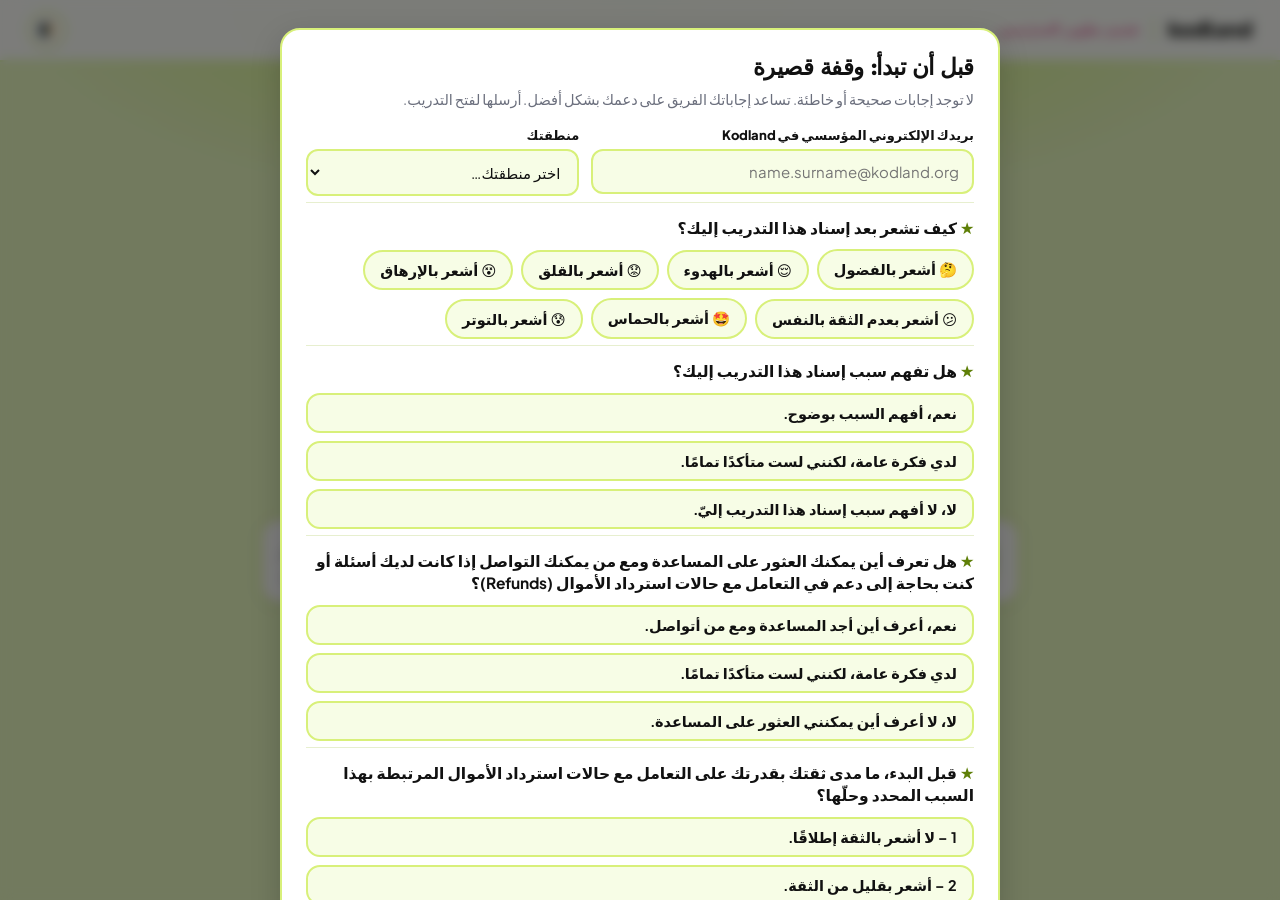
==== commit 28bf68cd: "Add files via upload" ====
--- a/ar.html
+++ b/ar.html
@@ -94,5 +94,6 @@
 <script>window.PROG_KEY_OVERRIDE='kl-mt-no_interest-progress'; window.HERO_ART={ill:'chat',orbs:['🎮','💡','⭐','🛟']};</script>
 <script src="assets/content-ar.js"></script>
 <script src="assets/engine.js"></script>
+<script src="assets/surveys.js"></script>
 </body>
 </html>
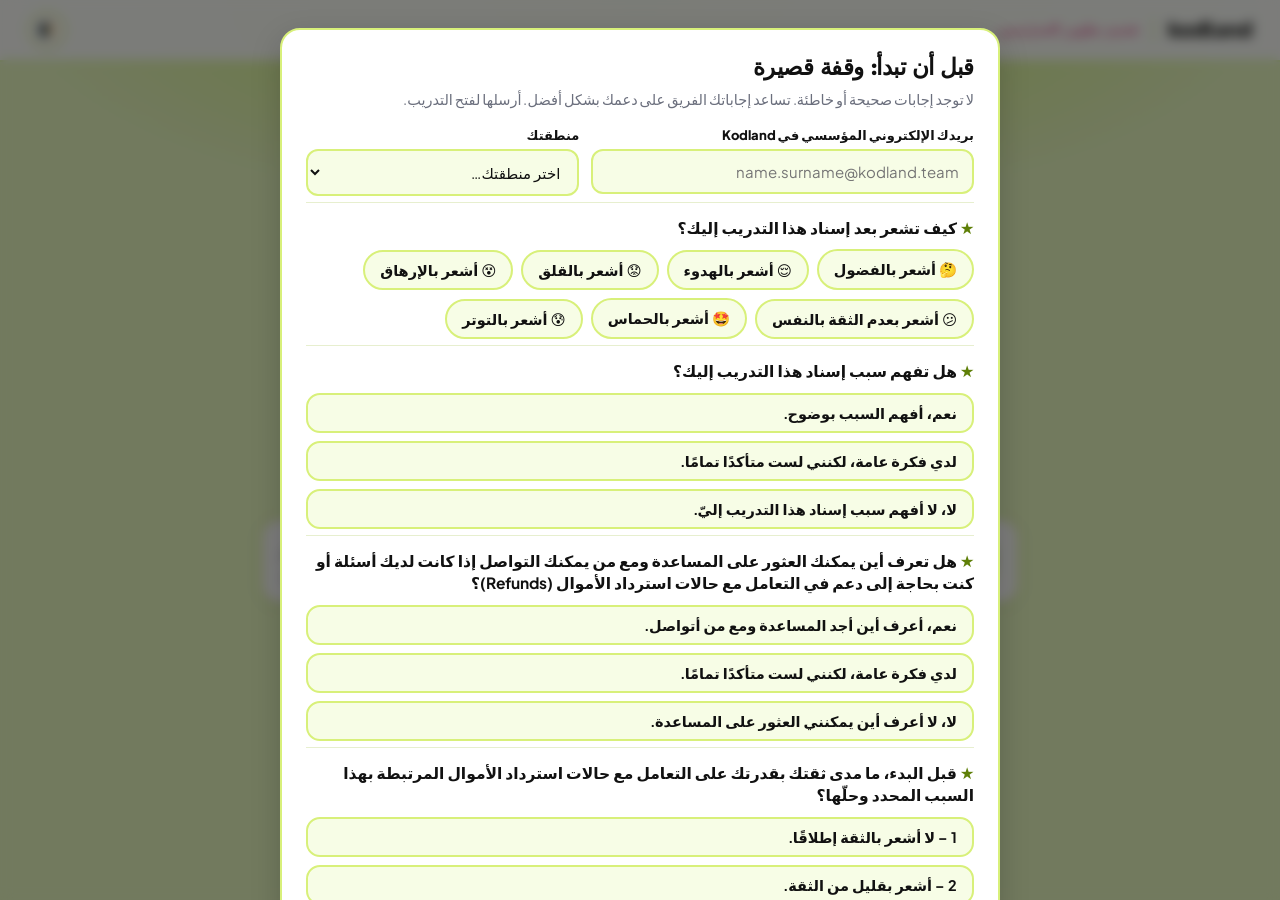
==== commit 5cc0921d: "Add files via upload" ====
--- a/ar.html
+++ b/ar.html
@@ -93,7 +93,7 @@
 
 <script>window.PROG_KEY_OVERRIDE='kl-mt-no_interest-progress'; window.HERO_ART={ill:'chat',orbs:['🎮','💡','⭐','🛟']};</script>
 <script src="assets/content-ar.js"></script>
+<script src="assets/surveys-v2.js"></script>
 <script src="assets/engine.js"></script>
-<script src="assets/surveys.js"></script>
 </body>
 </html>
